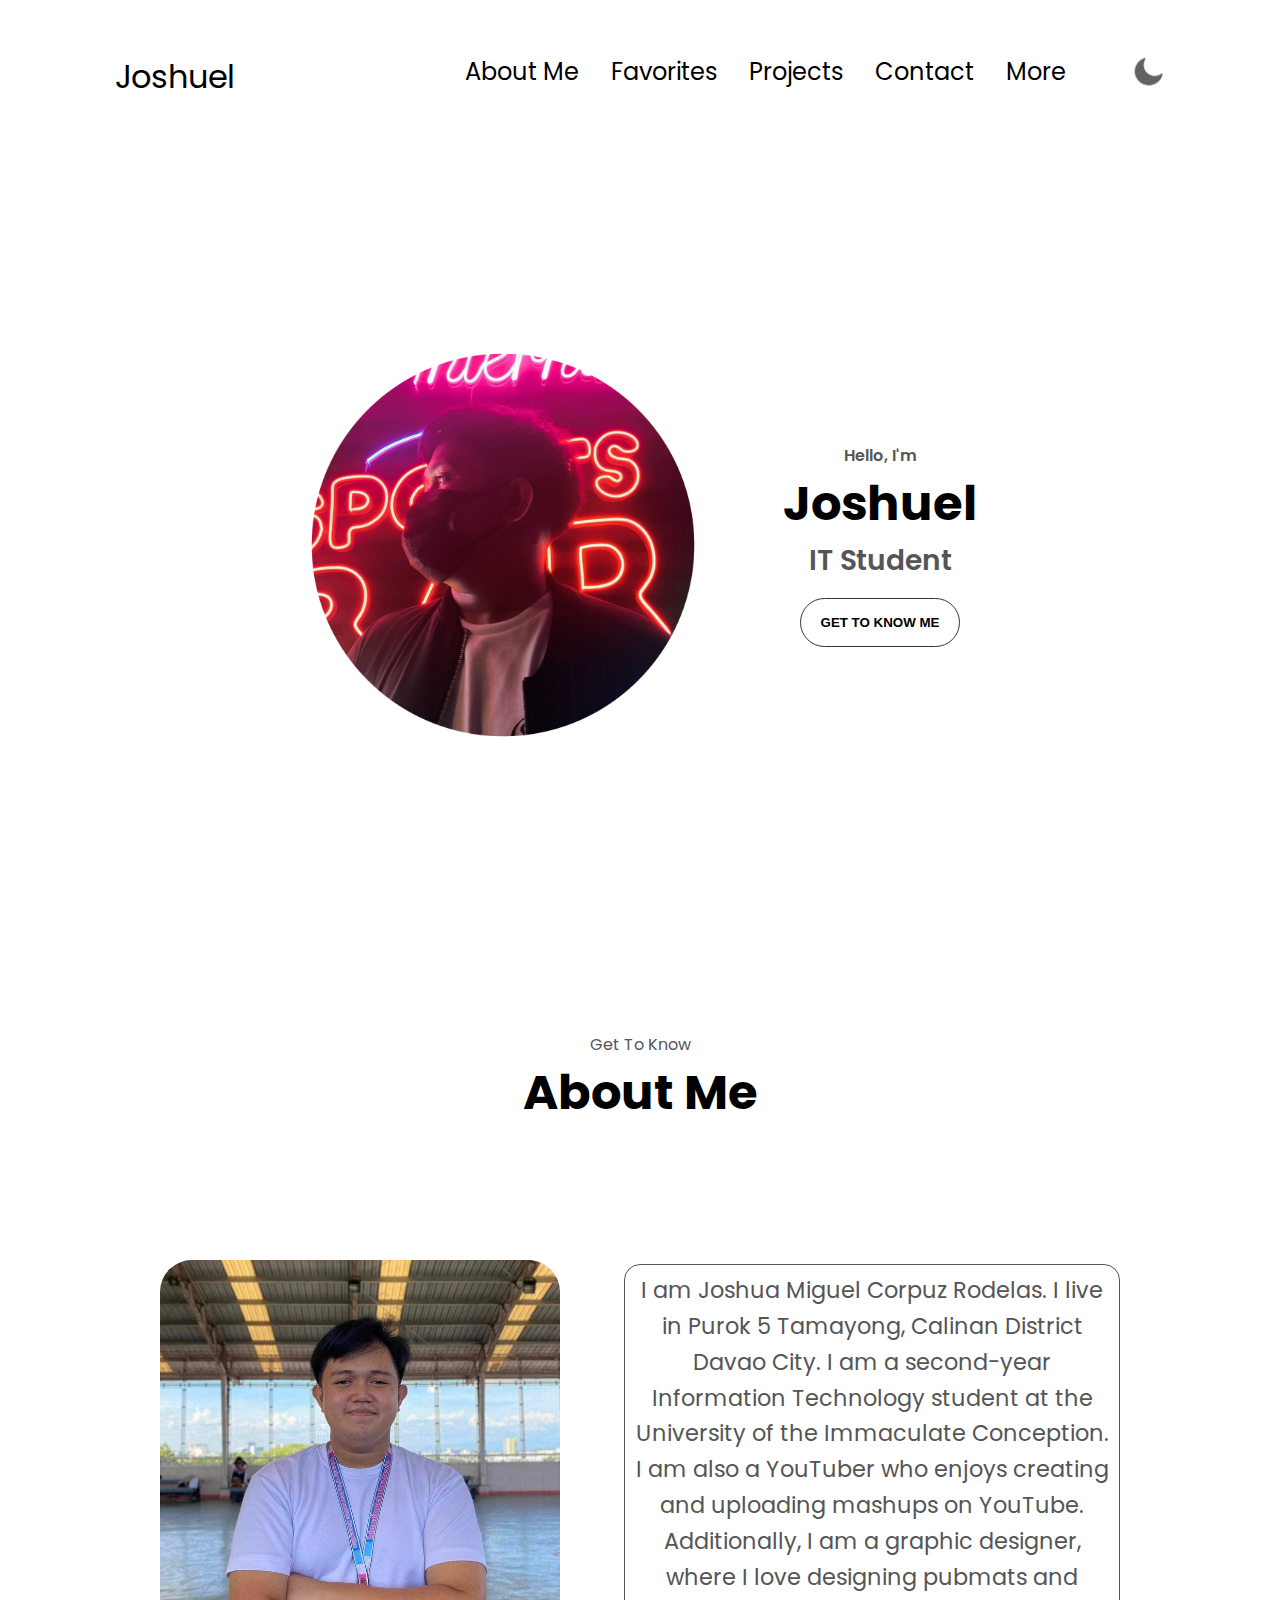
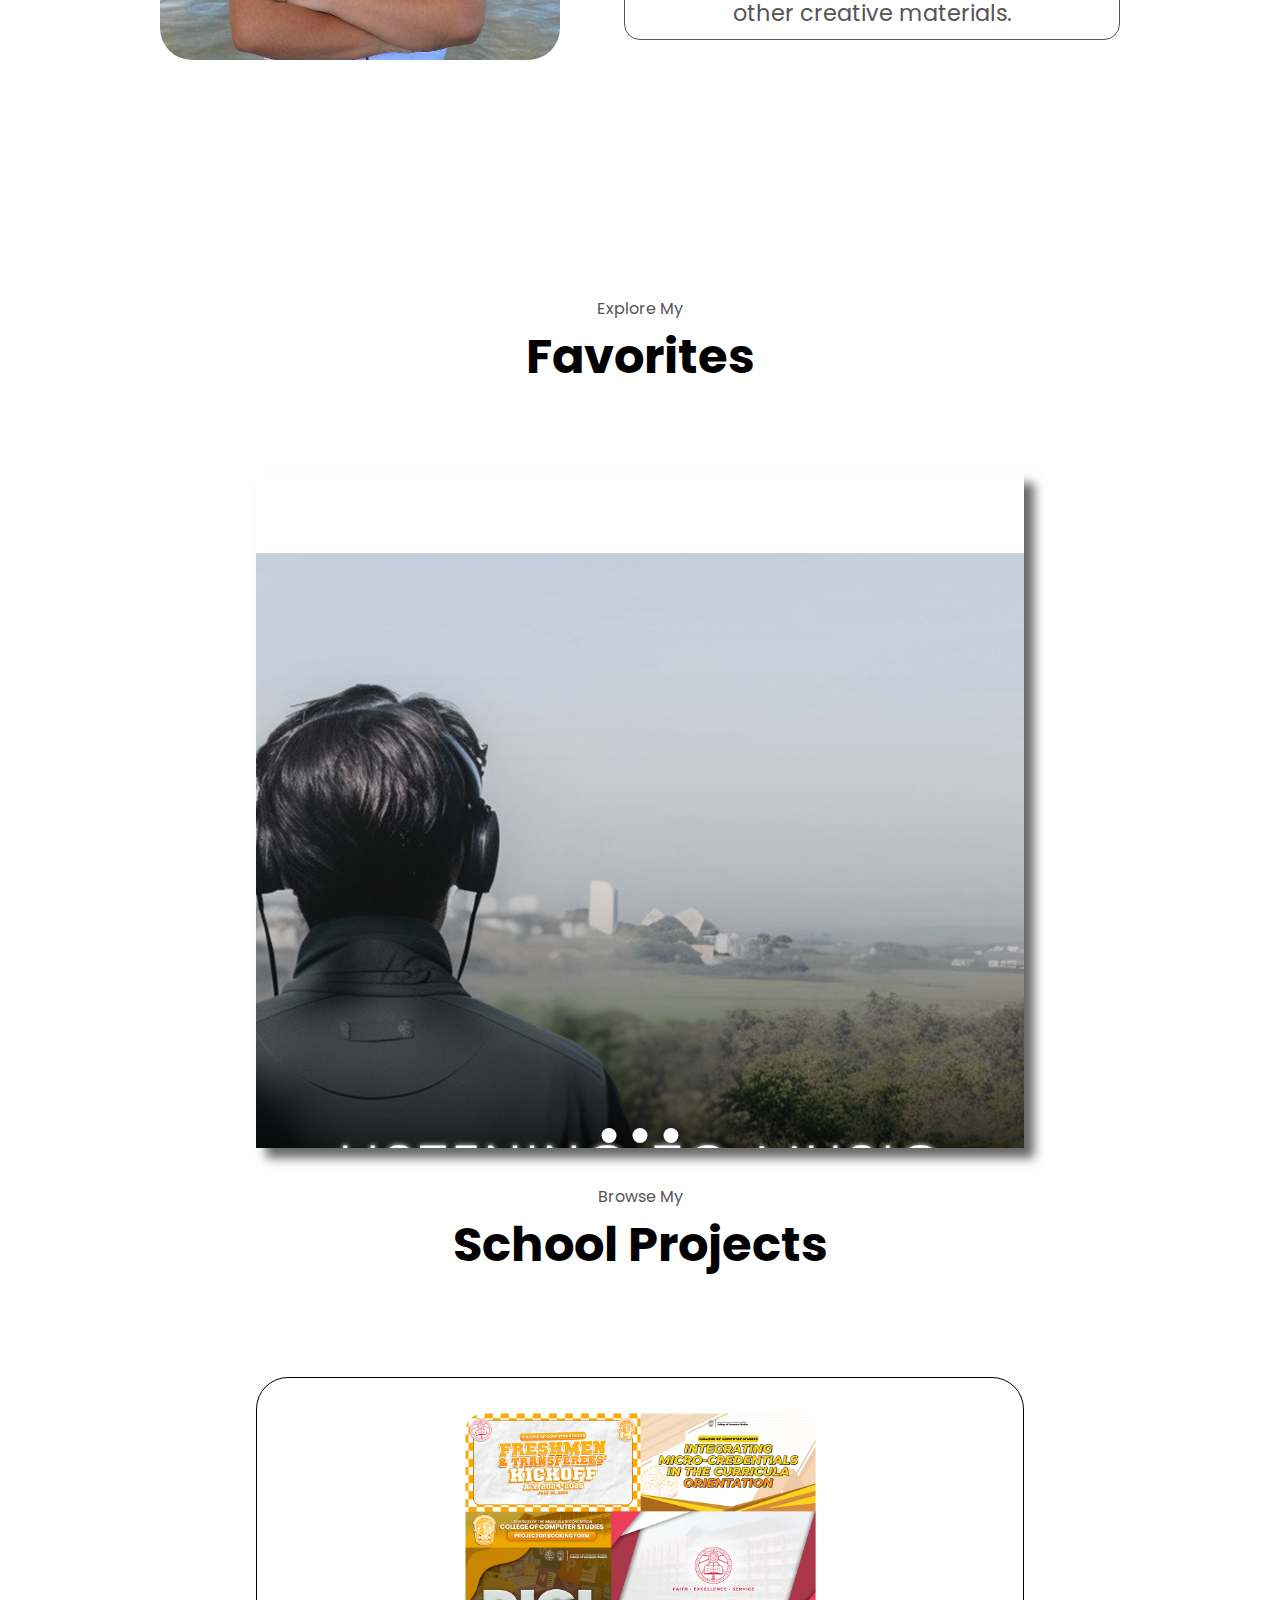
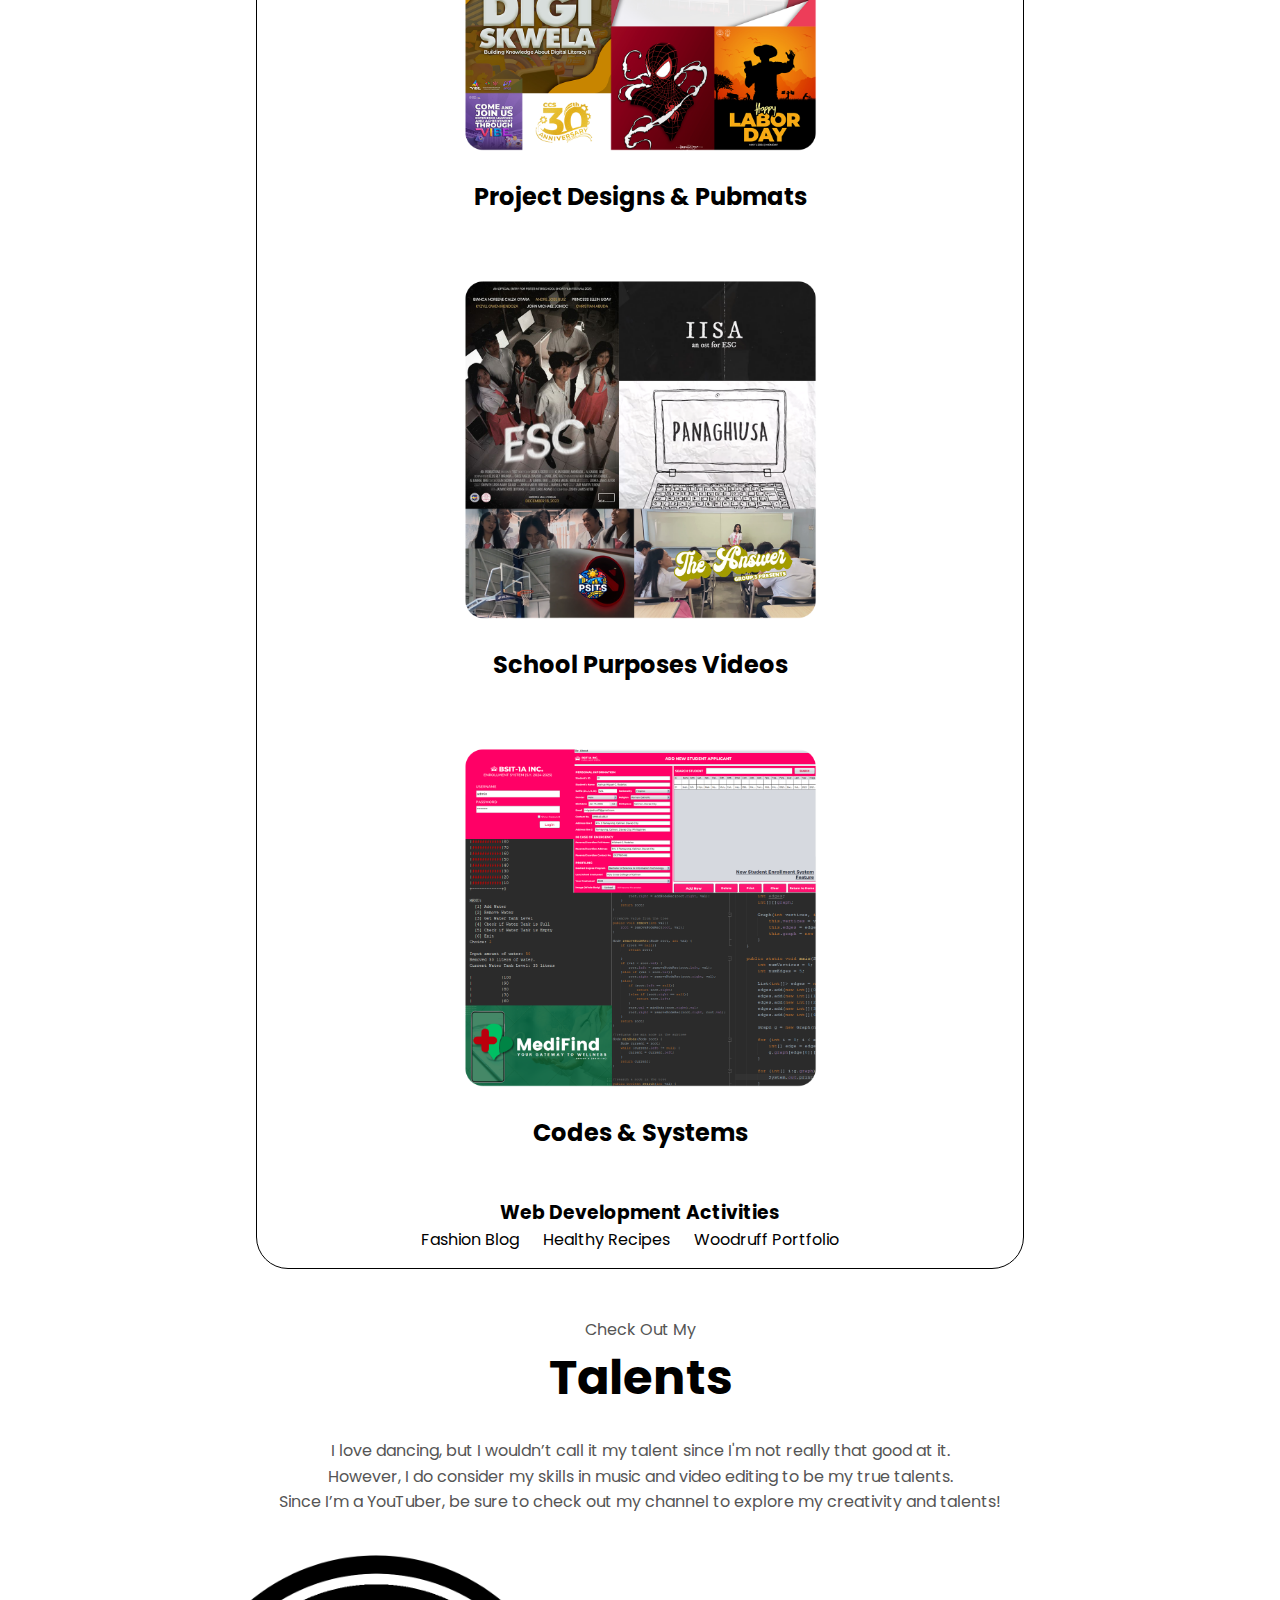
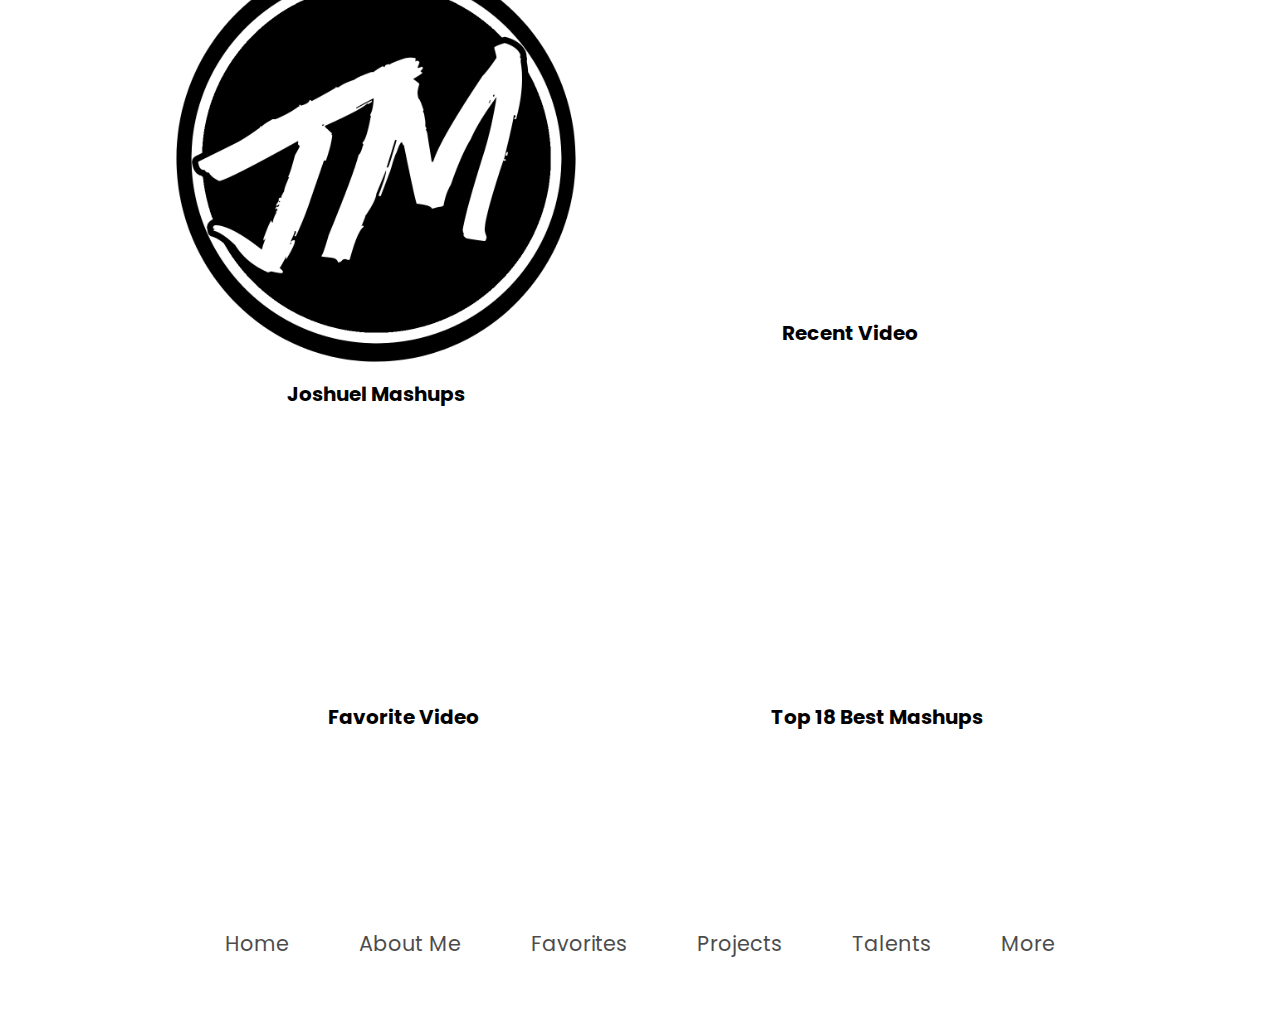
==== index.html @ 284f712d "Add files via upload" ====
<!DOCTYPE html>
<html lang="en">
  <head>
    <meta charset="UTF-8" />
    <meta name="viewport" content="width=device-width, initial-scale=1.0" />
    <title>Joshuel's Portfolio</title>
    <link rel="stylesheet" href="style.css" />
    <link rel="stylesheet" href="mediaqueries.css" />
    <link rel="stylesheet" href="https://cdnjs.cloudflare.com/ajax/libs/font-awesome/6.6.0/css/all.min.css" integrity="sha512-Kc323vGBEqzTmouAECnVceyQqyqdsSiqLQISBL29aUW4U/M7pSPA/gEUZQqv1cwx4OnYxTxve5UMg5GT6L4JJg==" crossorigin="anonymous" referrerpolicy="no-referrer"/>

  </head>
  <body>

    <nav id="desktop-nav">
      <div class="logo">Joshuel</div>
      <div>
        <ul class="nav-links">
          <li><a href="#aboutme">About Me</a></li>
          <li><a href="#favorites">Favorites</a></li>
          <li><a href="#schoolprojects">Projects</a></li>
          <li><a href="#talents">Contact</a></li>
          <li><a href="#more">More</a></li>
          <li><img src="assets/moon.png" id="icons"></li>
        </ul>
      </div>
  
    </nav>
    <nav id="hamburger-nav">
      <div class="logo">Joshuel</div>
      <div class="hamburger-menu">
      <img src="assets/moon.png" id="icons1">
        <div class="hamburger-icon" onclick="toggleMenu()">
          <span></span>  
          <span></span>
          <span></span>
        </div>
        <div class="menu-links">
          <li><a href="#aboutme" onclick="toggleMenu()">About Me</a></li>
          <li><a href="#favorites" onclick="toggleMenu()">Favorites</a></li>
          <li><a href="#schoolprojects" onclick="toggleMenu()">Projects</a></li>
          <li><a href="#talents" onclick="toggleMenu()">Talents</a></li>
          <li><a href="#more" onclick="toggleMenu()">More</a></li>
        </div>
      </div>
    </nav>

    <section id="profile">
      <div class="section__pic-container">
        <img src="./assets/joshuelll1.png" alt="John Doe profile picture" />
      </div>
      <div class="section__text">
        <p class="section__text__p1">Hello, I'm</p>
        <h1 class="title">Joshuel</h1>
        <p class="section__text__p2">IT Student</p>
        <div class="btn-container">
          <button class="btn btn-color-2" onclick="location.href=' #aboutme'">
            GET TO KNOW ME
        </button>
        
      </div>
    </section>

    <section id="aboutme">
      <p class="section__text__p1">Get To Know</p>
      <h1 class="title">About Me</h1>
      <div class="section-container">
        <div class="section__pic-container">
          <img
            src="./assets/joshuelll3.jpg"
            alt="Profile picture"
            class="about-me-pic"
          />
        </div>
        <div class="about-details-container">
            <div class="text-container">
              <p>
                I am Joshua Miguel Corpuz Rodelas. I live in Purok 5 Tamayong, Calinan District Davao City. 
                I am a second-year Information Technology student at the University of the Immaculate Conception.
                I am also a YouTuber who enjoys creating and uploading mashups on YouTube. Additionally, 
                I am a graphic designer, where I love designing pubmats and other creative materials.
             </p>
            </div>
        </div>
      </div>
    </section>
    
    <section id="favorites">
      <p class="section__text__p1">Explore My</p>
      <h1 class="title">Favorites</h1>
      <div class="favorite-container">
        <div class="wrapper">
          <div class="wrapper-holder">
            <div id="slider-img-1"></div>
            <div id="slider-img-2"></div>
            <div id="slider-img-3"></div>
          </div>
        </div>
        <div class="button-holder">
          <a href="#slider-img-1" class="button"></a>
          <a href="#slider-img-2" class="button"></a>
          <a href="#slider-img-3" class="button"></a>
      </div>
    </section>

    <section id="schoolprojects">
      <p class="section__text__p1">Browse My</p>
        <h1 class="title">School Projects</h1>
        <div class="project-details-container">
                <div class="project-containers">
                    <div class="project-box">
                        <img src="./assets/designs&pubmats.png" alt="project 1" class="project1">
                        <h1>Project Designs & Pubmats</h1>
                    </div>
                    <div class="project-box1">
                        <img src="./assets/designs&pubmats-1.png" alt="project 2" class="project2">
                        <h1>School Purposes Videos</h1>
                    </div>
                    <div class="project-box2">
                        <img src="./assets/designs&pubmats-2.png" alt="project 3" class="project3">
                        <h1>Codes & Systems</h1>
                    </div>
                    <div class="html-activities">
                        <h3>Web Development Activities</h3>
                        <a href="/HTML-Activity/Fashion/index1.html" target="_blank" class="activities-link">Fashion Blog</a>
                        <a href="/CSS-Activities/HealthRecipes/healthrecipes.html" target="_blank" class="activities-link">Healthy Recipes</a>
                        <a href="/CSS-Activities/Woodruff Portfolio/index.html" target="_blank" class="activities-link">Woodruff Portfolio</a>
                    </div>  
                </div>              
        </div>  
    </section>

    <section id="talents">
      <p class="section__text__p1">Check Out My</p>
      <h1 class="title">Talents</h1>
      <div class="about-details-container1">
          
          <div class="text-container1">
          <p>
              I love dancing, but I wouldn’t call it my talent since I'm not really that good at it. 
          </p>
          <p>   
              However, I do consider my skills in music and video editing to be my true talents.
          </p>
          <p>
              Since I’m a YouTuber, be sure to check out my channel to explore my creativity and talents!
          </p>
          </div>

          <div class="content-wrapper">
              <div class="talent-box">
                  <a href="https://www.youtube.com/@joshuelmashups" target="_blank">
                      <img src="./assets/joshuelmashups.png" alt="Joshuel Mashups" class="talent-joshuelmashups">
                  </a>
                  <h1>Joshuel Mashups</h1>
              </div>
              <div class="recent-video">
                  <iframe width="560" height="315" src="https://www.youtube.com/embed/7uCuHbaz2Gg?si=LMkD3voQqsMmwsp6" title="YouTube video player" frameborder="0" allow="accelerometer; autoplay; clipboard-write; encrypted-media; gyroscope; picture-in-picture; web-share" referrerpolicy="strict-origin-when-cross-origin" allowfullscreen></iframe>
                  <h1>Recent Video</h1>
              </div>
              <div class="favorite-video">
                  <iframe width="560" height="315" src="https://www.youtube.com/embed/DbtT5lzMuoM?si=TIDQkQXF4Ot3-DkK" title="YouTube video player" frameborder="0" allow="accelerometer; autoplay; clipboard-write; encrypted-media; gyroscope; picture-in-picture; web-share" referrerpolicy="strict-origin-when-cross-origin" allowfullscreen></iframe>
                  <h1>Favorite Video</h1>
              </div>
              <div class="top-video">
                  <iframe src="https://www.facebook.com/plugins/video.php?height=314&href=https%3A%2F%2Fwww.facebook.com%2Fjoshuelmashups17%2Fvideos%2F1068543417604428%2F&show_text=false&width=560&t=0" width="560" height="314" style="border:none;overflow:hidden" scrolling="no" frameborder="0" allowfullscreen="true" allow="autoplay; clipboard-write; encrypted-media; picture-in-picture; web-share" allowFullScreen="true"></iframe>
                  <h1>Top 18 Best Mashups</h1>
              </div>
          </div>
       </div>
  </section>

  <footer>
    <div class="footerContainer">
        <div class="socialIcons">
            <ul>
            <a href="https://www.facebook.com/joshuamiguelrodelas17/" target="_blank"><i class="fa-brands fa-facebook"></i></a>
            <a href="https://www.instagram.com/joshuelmashupsss/" target="_blank"><i class="fa-brands fa-instagram"></i></a>
            <a href="mailto:jrodelas_@230000001203@uic.edu.ph" target="_blank"><i class="fa-brands fa-google"></i></a>
            <a href="https://www.youtube.com/@joshuelmashups" target="_blank"><i class="fa-brands fa-youtube"></i></a>
            <a href="https://github.com/joshuamiguelrodelas" target="_blank"><i class="fa-brands fa-github"></i></a>
            <a href="https://joshuelmashups.bandcamp.com/" target="_blank"><i class="fa-brands fa-bandcamp"></i></a>
            </ul>
        </div>
        <div class="footerNav">
            <ul>
                <li><a href="">Home</a></li>
                <li><a href="#aboutme">About Me</a></li>
                <li><a href="#favorites">Favorites</a></li>
                <li><a href="#schoolprojects">Projects</a></li>
                <li><a href="#talents">Talents</a></li>
                <li><a href="#more">More</a></li>
            </ul>
        </div>
    </div>
</footer>

<script src="script.js"></script>
<script>
  const toggleIcon = document.getElementById("icons");
  
  toggleIcon.addEventListener("click", () => {
    document.body.classList.toggle("dark-mode");
    if(document.body.classList.contains("dark-mode")){
      icons.src = "assets/sun.png";
    }else{
      icons.src = "assets/moon.png";
    }
  });

  const darkModeToggle = document.getElementById('icons1');
darkModeToggle.addEventListener('click', () => {
  document.body.classList.toggle('dark-mode')
  if(document.body.classList.contains("dark-mode")){
      icons1.src = "assets/sun.png";
    }else{
      icons1.src = "assets/moon.png";
    }
  });
</script>

  </body>
</html>
---- style.css ----
/* GENERAL */

@import url('https://fonts.googleapis.com/css2?family=Poppins:ital,wght@0,100;0,200;0,300;0,400;0,500;0,600;0,700;0,800;0,900;1,100;1,200;1,300;1,400;1,500;1,600;1,700;1,800;1,900&display=swap');

* {
  margin: 0;
  padding: 0;
}

body {
  font-family: "Poppins", sans-serif;
  background-color: var(--background-color);
  color: var(--text-color);
}

html {
  scroll-behavior: smooth;
}

p {
  color: var(--accent-color);
}

/* TRANSITION */

a,
.btn {
  transition: all 300ms ease;
}

/* DESKTOP NAV */

nav,
.nav-links {
  display: flex;
}

nav {
  justify-content: space-around;
  align-items: center;
  height: 17vh;
}

.nav-links {
  gap: 2rem;
  list-style: none;
  font-size: 1.5rem;
}

a {
  color: var(--secondary-color);
  text-decoration: none;
  text-decoration-color: var(--primary-color);
}

a:hover {
  color: var(--hover-color);
  text-decoration: underline;
  text-underline-offset: 1rem;
  text-decoration-color: var(--hover-color);
}

.logo {
  font-size: 2rem;
}

.logo:hover {
  cursor: default;
}

/* LIGHT AND DARK MODE*/

:root {
  --primary-color: white;
  --secondary-color: black;
  --accent-color: rgb(85, 85, 85);
  --border-color: rgb(53, 53, 53);
  --hover-color: rgb(181, 181, 181);
  --text-color: black; 
  --background-color: white;
}

.dark-mode {
  --primary-color: black;
  --secondary-color: white;
  --accent-color: rgb(163, 163, 163);
  --border-color: rgb(163, 163, 163);
  --hover-color: grey;
  --text-color: white; 
  --background-color: black;
}

#icons{
  width: 35px;
  cursor: pointer;
  transition: all 0.3 ease;  
}

#icons:hover {
  animation: bounce 0.5s ease;
}

@keyframes bounce {
  0%, 100% {
    transform: translateY(0);
  }
  50% {
    transform: translateY(-10px);
  }
}

.nav-links li:last-child {
  margin-left: 2rem;
}

/* HAMBURGER MENU */

#hamburger-nav {
  display: none;
}

.hamburger-menu {
  position: relative;
  display: inline-block;
}

.hamburger-icon {
  display: flex;
  flex-direction: column;
  justify-content: space-between;
  height: 24px;
  width: 30px;
  cursor: pointer;
}

.hamburger-icon span {
  width: 100%;
  height: 2px;
  background-color: var(--secondary-color);
  transition: all 0.3 ease-in-out;
}

.menu-links {
  position: absolute;
  top: 100%;
  right: 0;
  background-color: var(--primary-color);
  width: fit-content;
  max-height: 0;
  overflow: hidden;
  transition: all 0.3 ease-in-out;
}

.menu-links a {
  display: block;
  padding: 10px;
  text-align: center;
  font-size: 1.5rem;
  color: var(--secondary-color);
  text-decoration: none;
  transition: all 0.3 ease-in-out;
}

.menu-links li {
  list-style: none;
}

.menu-links.open {
  max-height: 300px;
}

.hamburger-icon.open span:first-child {
  transform: rotate(45deg) translate(10px, 5px);
}

.hamburger-icon.open span:nth-child(2) {
  opacity: 0;
}

.hamburger-icon.open span:last-child {
  transform: rotate(-45deg) translate(10px, -5px);
}

.hamburger-icon span:first-child {
  transform: none;
}

.hamburger-icon span:first-child {
  opacity: 1;
}

.hamburger-icon span:first-child {
  transform: none;
}

#icons1 {
  width: 35px;
  cursor: pointer;
  transition: all 0.3s ease;
  margin-right: 25px; 
}

.hamburger-menu {
  display: flex;
  align-items: center;
}

#icons1:hover {
  animation: bounce 0.5s ease;
}

/* SECTIONS */

section {
  padding-top: 4vh;
  height: 96vh;
  margin: 0 10rem;
  box-sizing: border-box;
  min-height: fit-content;
}

.section-container {
  display: flex;
}

/* PROFILE SECTION */

#profile {
  display: flex;
  justify-content: center;
  gap: 5rem;
  height: 80vh;
}

.section__pic-container {
  display: flex;
  height: 400px;
  width: 400px;
  margin: auto 0;
}

.section__text {
  align-self: center;
  text-align: center;
}

.section__text p {
  font-weight: 600;
}

.section__text__p1 {
  text-align: center;
}

.section__text__p2 {
  font-size: 1.75rem;
  margin-bottom: 1rem;
}

.title {
  font-size: 3rem;
  text-align: center;
}

#socials-container {
  display: flex;
  justify-content: center;
  margin-top: 1rem;
  gap: 1rem;
}

/* ICONS */

.icon {
  cursor: pointer;
  height: 2rem;
}

/* GETTOKNOWMEBUTTON */

.btn-container {
  display: flex;
  justify-content: center;
  gap: 1rem;
}

.btn {
  font-weight: 600;
  transition: all 300ms ease;
  padding: 1rem;
  width: 10rem;
  border-radius: 2rem;
}

.btn-color-2 {
  border: var(--border-color) 0.1rem solid;
  background: none;
  color: var(--secondary-color);
}

.btn-color-2:hover {
  cursor: pointer;
  background: var(--border-color);
  color: var(--primary-color);
  border: var(--primary-color);
}


.btn-color-2 {
  background: none;
}

.btn-container {
  gap: 1rem;
}

/* ABOUTME SECTION */

#aboutme {
  position: relative;
}

.title {
  font-size: 3rem;
}

.about-me-pic {
  border-radius: 2rem;
}

.about-details-container {
  justify-content: center;
  flex-direction: column;
  display: flex;
}

.text-container{
  font-size:1.40rem;
  line-height: 1.6;
  margin-bottom: 1rem;
}

.text-container {
  padding: 0.5rem;
  flex: 0;
  background: var(--primary-color);
  border-radius: 1rem;
  border: var(--border-color) 0.1rem solid;
  border-color: var(--accent-color);
  text-align: center;
}

.section-container {
  gap: 4rem;
  height: 80%;
}

.section__pic-container {
  height: 400px;
  width: 400px;
  margin: auto 0;
}

/* FAVORITE SECTION */

#favorites {
  position: relative;
}

.favorite-container {
  position: relative;
}

.favorite-container, .wrapper {
  width: 60vw;
  height: 75vh;
  box-shadow: 10px 10px 10px rgba(0, 0, 0, 0.6);
  margin: 5rem auto;
  overflow: hidden;
}

.wrapper-holder {
  display: flex; 
   width: 300%; 
  height: 100%;
  animation: slider 15s ease-in-out infinite;
}


#slider-img-1, #slider-img-2, #slider-img-3 {
  flex: 0 0 33.33%; 
  height: 100%;
  background-size: cover;
  background-position: center;
}

#slider-img-1 {
  background-image: url(assets/slider1.jpg);
}

#slider-img-2 {
  background-image: url(assets/slider2.jpg);
}

#slider-img-3 {
  background-image: url(assets/slider3.jpg);
}

.button-holder {
  position: absolute;
  bottom: 5px;  
  left: 50%;     
  transform: translateX(-50%); 
  display: flex;
  justify-content: center;
  gap: 1rem; 
}


.button {
  background-color: white;
  width: 15px;
  height: 15px;
  border-radius: 50%;  
  cursor: pointer;
  display: block;
  transition: background-color 0.3s ease;
}

.button:hover {
  background-color: gray;  
}

/* Adjust slide animation */
@keyframes slider {
  0% { transform: translateX(0); }   /* Slide 1 */
  33% { transform: translateX(-33.33%); } /* Slide 2 */
  66% { transform: translateX(-66.66%); } /* Slide 3 */
  100% { transform: translateX(0); }   /* Back to Slide 1 */
}

/* SCHOOLPROJECTS SECTION */

.project1, .project2, .project3 {
  height: 375px;
  width: 375px;
}

.project-containers {
  padding: 1rem;  
  flex: 1;
  background: var(--primary-color);
  border-radius: 2rem;
  border: var(--border-color) 0.1rem solid;
  border-color: var(--secondary-color);
  text-align: center;
  display: flex;
  text-align: center;
  flex-wrap: wrap;
  flex-direction: row;
  gap: 3rem;
  justify-content: space-around;
  margin-top: 6rem; 
  max-width: 80%;
  margin-left: auto;
  margin-right: auto;
}

.project-box, .project-box1, .project-box2{
  display: flex;
  flex-direction: column;
  align-items: center;
  text-align: center;
}

.project-box h1, .project-box1 h1, .project-box2 h1{
  margin-top: 10px;
  font-size: 1.5rem;
  color: var(--secondary-color);
}

.project-details-container {
  position: relative;
}

.activities-link {
  margin-right: 20px;
}

/* TALENTS SECTION */

#talents{
  height: auto;
  padding: 3rem 1rem;
}

.talents {
  justify-content: center;
}

.about-details-container1 {
  justify-content: center;
  text-align: center;
  display: flex;
  flex-direction: column;
  align-items: center;
}

.text-container1{
  font-size: 1rem;
  line-height: 1.6;
  margin-bottom: 1rem;
  padding: 1.5rem;
}

.content-wrapper {
  display: flex;
  align-items: center;
  justify-content: space-evenly;
  flex-wrap: wrap;
  gap: 20px;
  position: relative;
}

.talent-box {
  display: flex;
  flex-direction: column;
  align-items: center; 
  text-align: center;
}

.talent-box, .recent-video, .favorite-video, .top-video {
  flex: 1 1 300px; 
  max-width: 400px; 
  text-align: center;
}


.talent-joshuelmashups {
  height: auto;
  width: 100%;
  max-width: 100%;
  cursor: pointer;
  transition: transform 0.3s ease, box-shadow 0.3s ease;
}

.talent-joshuelmashups:hover {
  box-shadow: 0 0 20px rgba(255, 255, 255, 0.7), 0 0 40px rgba(255, 255, 255, 0.5), 0 0 60px rgba(255, 255, 255, 0.3);
  transform: scale(0.9);
}

.talent-box h1, .recent-video h1, .favorite-video h1, .top-video h1 {
  margin-top: 10px;
  font-size: 1.25rem;
  color: var(--secondary-color);
  text-align: center;
}

.recent-video, .favorite-video, .top-video {
  width: 100%;  
  max-width: 800px;
  margin: 0 auto;  
  text-align: center;
}  

.recent-video iframe, .favorite-video iframe, .top-video iframe {
  width: 100%;               
  height: auto;                
  aspect-ratio: 16 / 9;        
  max-width: 100%;          
  border: none;
}

/*FOOTER*/

*{
  padding: 0;
  margin: 0;
  box-sizing: border-box;
}

footer{
  
  background-color: none;
  display: flex;
  justify-content: center;
  align-items: center;
  flex-direction: column;
  text-align: center;
  padding: 70px 0 20px;
}

.footerContainer{
  width: 100%;
  
}

.socialIcons{
  display: flex;
  justify-content: center;
  margin-bottom: 20px;
}

.socialIcons a{
  text-decoration: none;
  padding: 10px;
  margin: 0 15px;
}

.socialIcons a i{
  font-size: 2em;
  color: var(--secondary-color);
  opacity: 0.9;
}

/*FOOTER SOCMED EFFECTS*/

.socialIcons a:hover{
  color: var(--secondary-color);
  transition: 0.5s;  
}

.socialIcons a:hover i{
  color: var(--secondary-color);
  transform: scale(1.2);
  transition: transform 0.2s;
}

.footerNav {
  margin: 30px 0;
}

.footerNav ul{
  display: flex;
  justify-content: center;
  list-style-type: none;
}

.footerNav ul li {
  margin: 0 15px;
}

.footerNav ul li a{
  color: var(--secondary-color);
  margin: 20px;
  text-decoration: none;
  font-size: 1.3em;
  opacity: 0.7;
  transition: 0.5s;
}
---- mediaqueries.css ----
@media screen and (max-width: 1400px) {

  #profile {
    height: 83vh;
    margin-bottom: 6rem;
  }

  .about-containers {
    flex-wrap: wrap;
  }
}


@media screen and (max-width: 1200px) {

  #desktop-nav {
    display: none;
  }
  #hamburger-nav {
    display: flex;
  }

  #profile,
  .section-container {
    display: block;
  }

  section,
  .section-container {
    height: fit-content;
  }

  section {
    margin: 0 5%;
  }

  .section__pic-container {
    width: 275px;
    height: 275px;
    margin: 0 auto 2rem;
  }
  .project1, .project2, .project3 {
    height: 300px;
    width: 300px;
  }

  .project-containers {
    flex-direction: column;
    gap: 2rem;
    max-width: 90%;
  }

  .content-wrapper {
    flex-direction: row;
    flex-wrap: wrap;
  }

  .talent-box, .recent-video, .favorite-video, .top-video {
    flex: 1 1 45%; 
  }

}
  
@media screen and (max-width: 768px) {
  .project1, .project2, .project3 {
    height: 250px;
    width: 250px;
  }

  .project-containers {
    gap: 1.5rem;
  }

  .project-box h1, .project-box1 h1, .project-box2 h1 {
    font-size: 1.25rem;
  }

  .talent-box, .recent-video, .favorite-video, .top-video {
    flex: 1 1 100%; 
    margin-bottom: 2rem;
  }
  
  .talent-joshuelmashups {
    width: 100%;
    height: auto;
  }

  .about-details-container1 {
    padding: 1rem;
  }

  .socialIcons {
    flex-wrap: wrap;
    gap: 10px;
  }

  .socialIcons a {
    margin: 10px 5px;
  }

  .socialIcons a i {
    font-size: 1.5em;
  }

  .footerNav ul {
    flex-direction: column;
    align-items: center;
    gap: 15px;
  }

  .footerNav ul li {
    margin: 5px 0;
  }

  .footerNav ul li a {
    font-size: 1.1em;
  }

}

@media screen and (max-width: 600px) {

  footer {
    height: 40vh;
  }

  #profile {
    height: 83vh;
    margin-bottom: 0;
  }

  footer nav {
    height: fit-content;
    margin-bottom: 2rem;
  }
  
  .nav-links li a {
    font-size: 1rem;
  }

  .logo {
    font-size: 1.5rem;
  }

  .nav-links {
    flex-direction: column;
    gap: 0.5rem;
    text-align: center;
  }
  
  .section__pic-container {
    width: auto;
    height: 46vw;
    justify-content: center;
  }

  .section__text__p2 {
    font-size: 1.25rem;
  }

  .title {
    font-size: 2rem;
  }

  .text-container {
    text-align: justify;
  }
  
  .project1, .project2, .project3 {
    height: 200px;
    width: 200px;
  }

  .project-containers {
    max-width: 100%;
    gap: 1rem;
  }

  .project-box h1, .project-box1 h1, .project-box2 h1 {
    font-size: 1rem;
  }

  .about-details-container1 {
    padding: 1rem;
  }

  .text-container1 {
    padding: 0.5rem;
  }

  .talent-box h1, .recent-video h1, .favorite-video h1, .top-video h1 {
    font-size: 1rem;
  }

  footer {
    padding: 40px 0 20px;
  }

  .socialIcons a i {
    font-size: 1.3em;
  }

  .footerNav ul {
    flex-direction: column;
    align-items: center;
    gap: 10px;
  }

  .footerNav ul li a {
    font-size: 1em;
  }
}
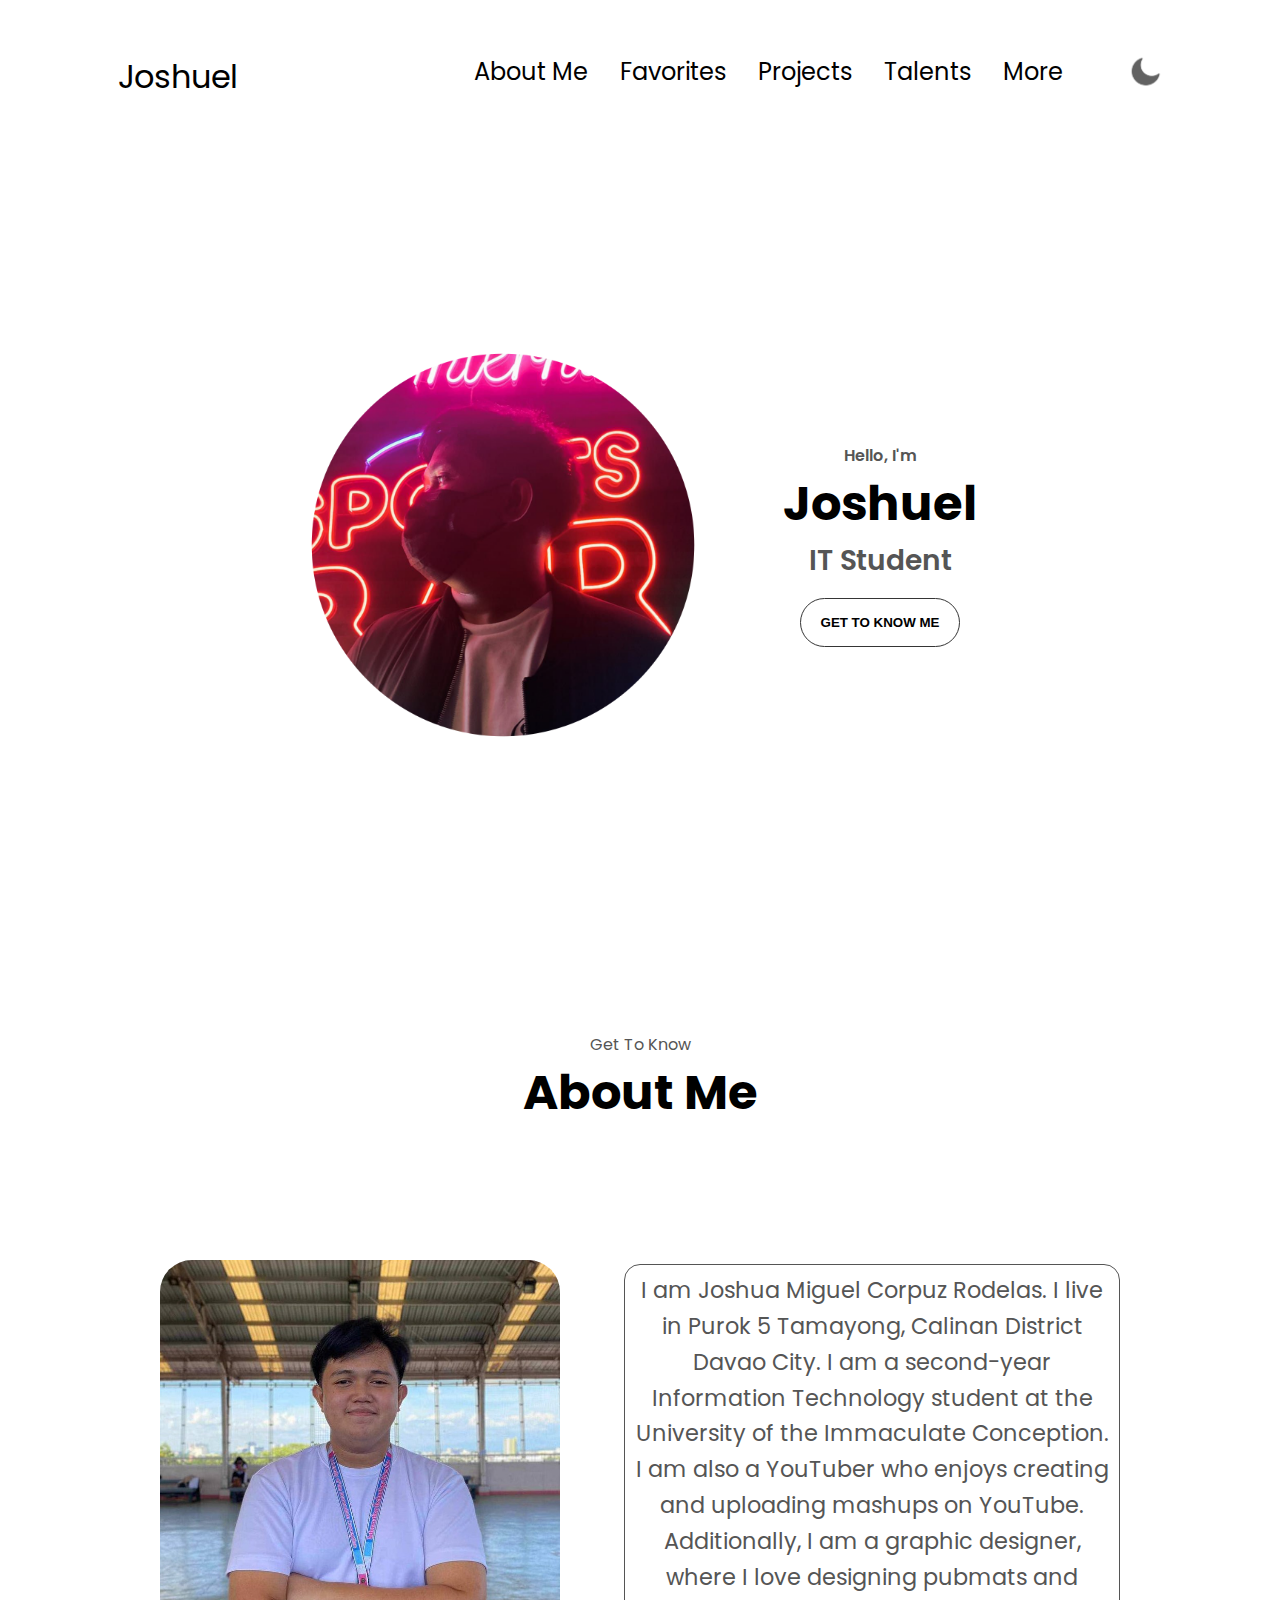
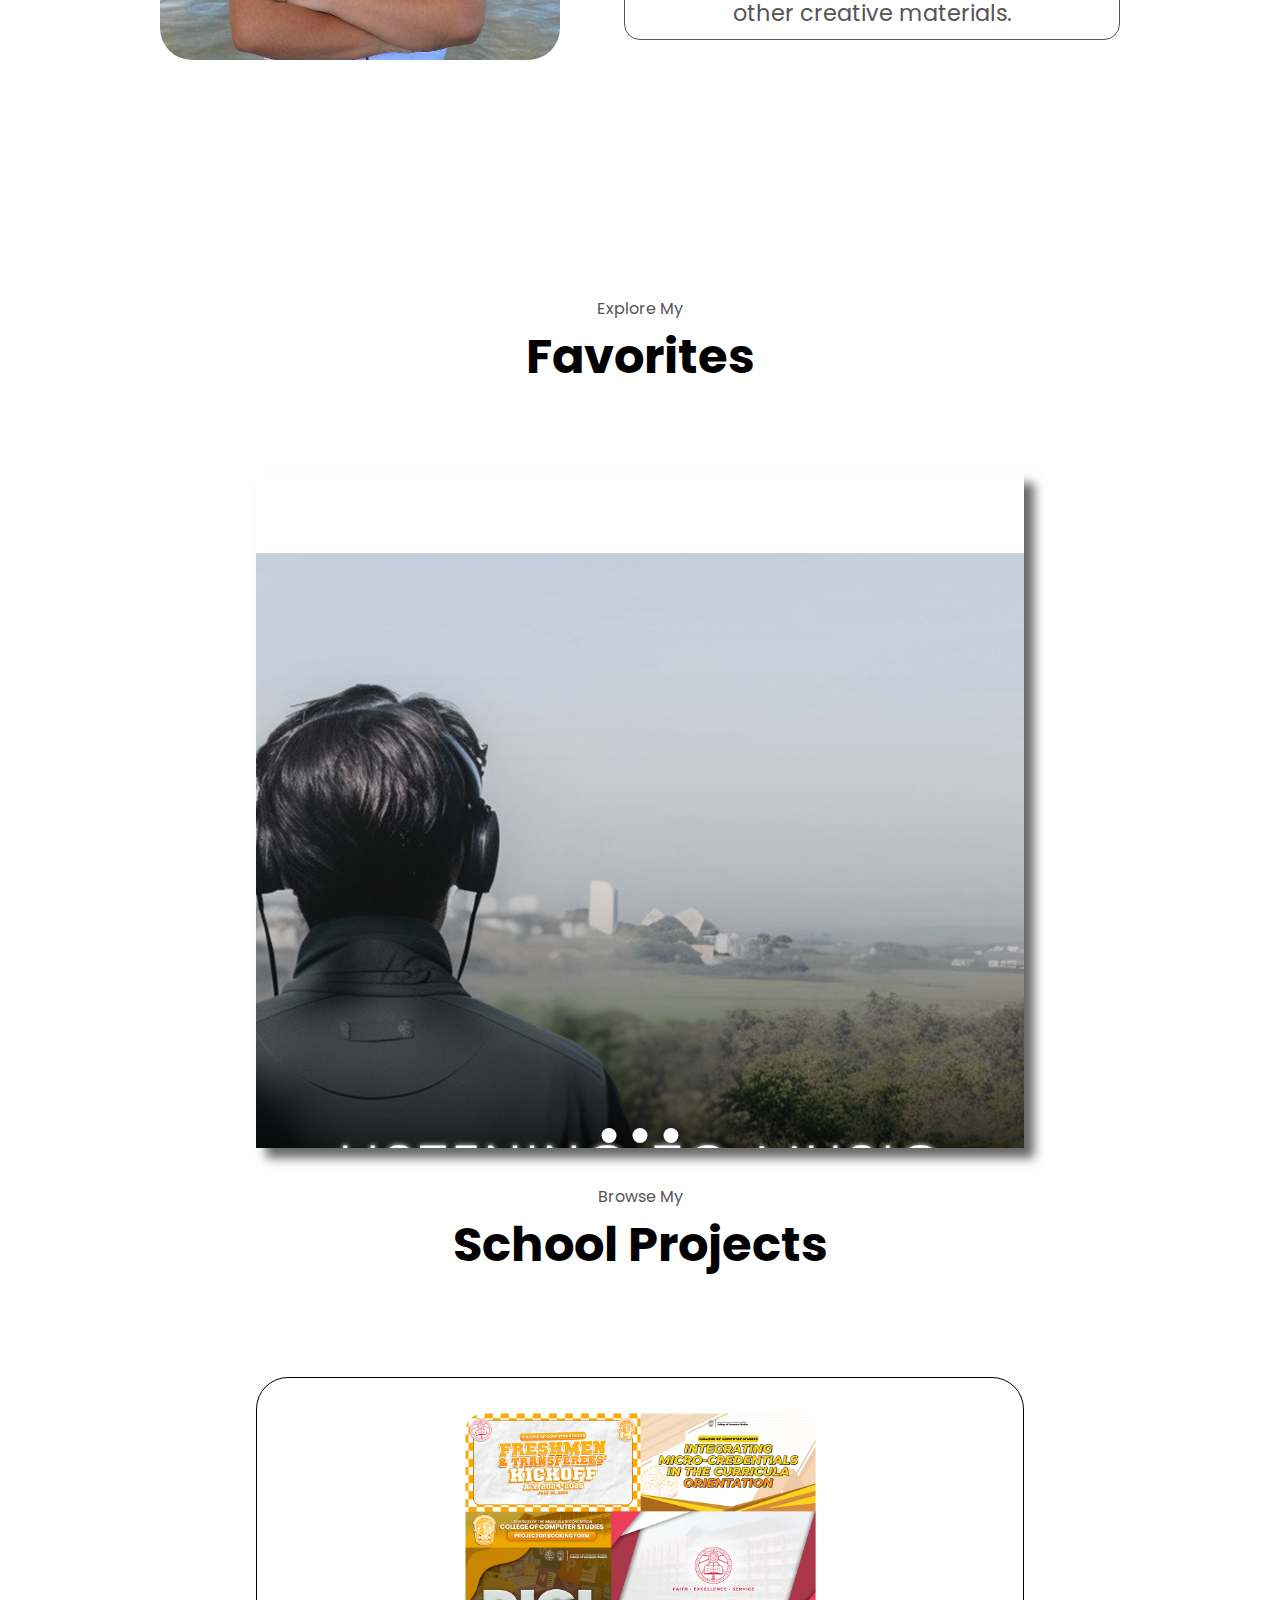
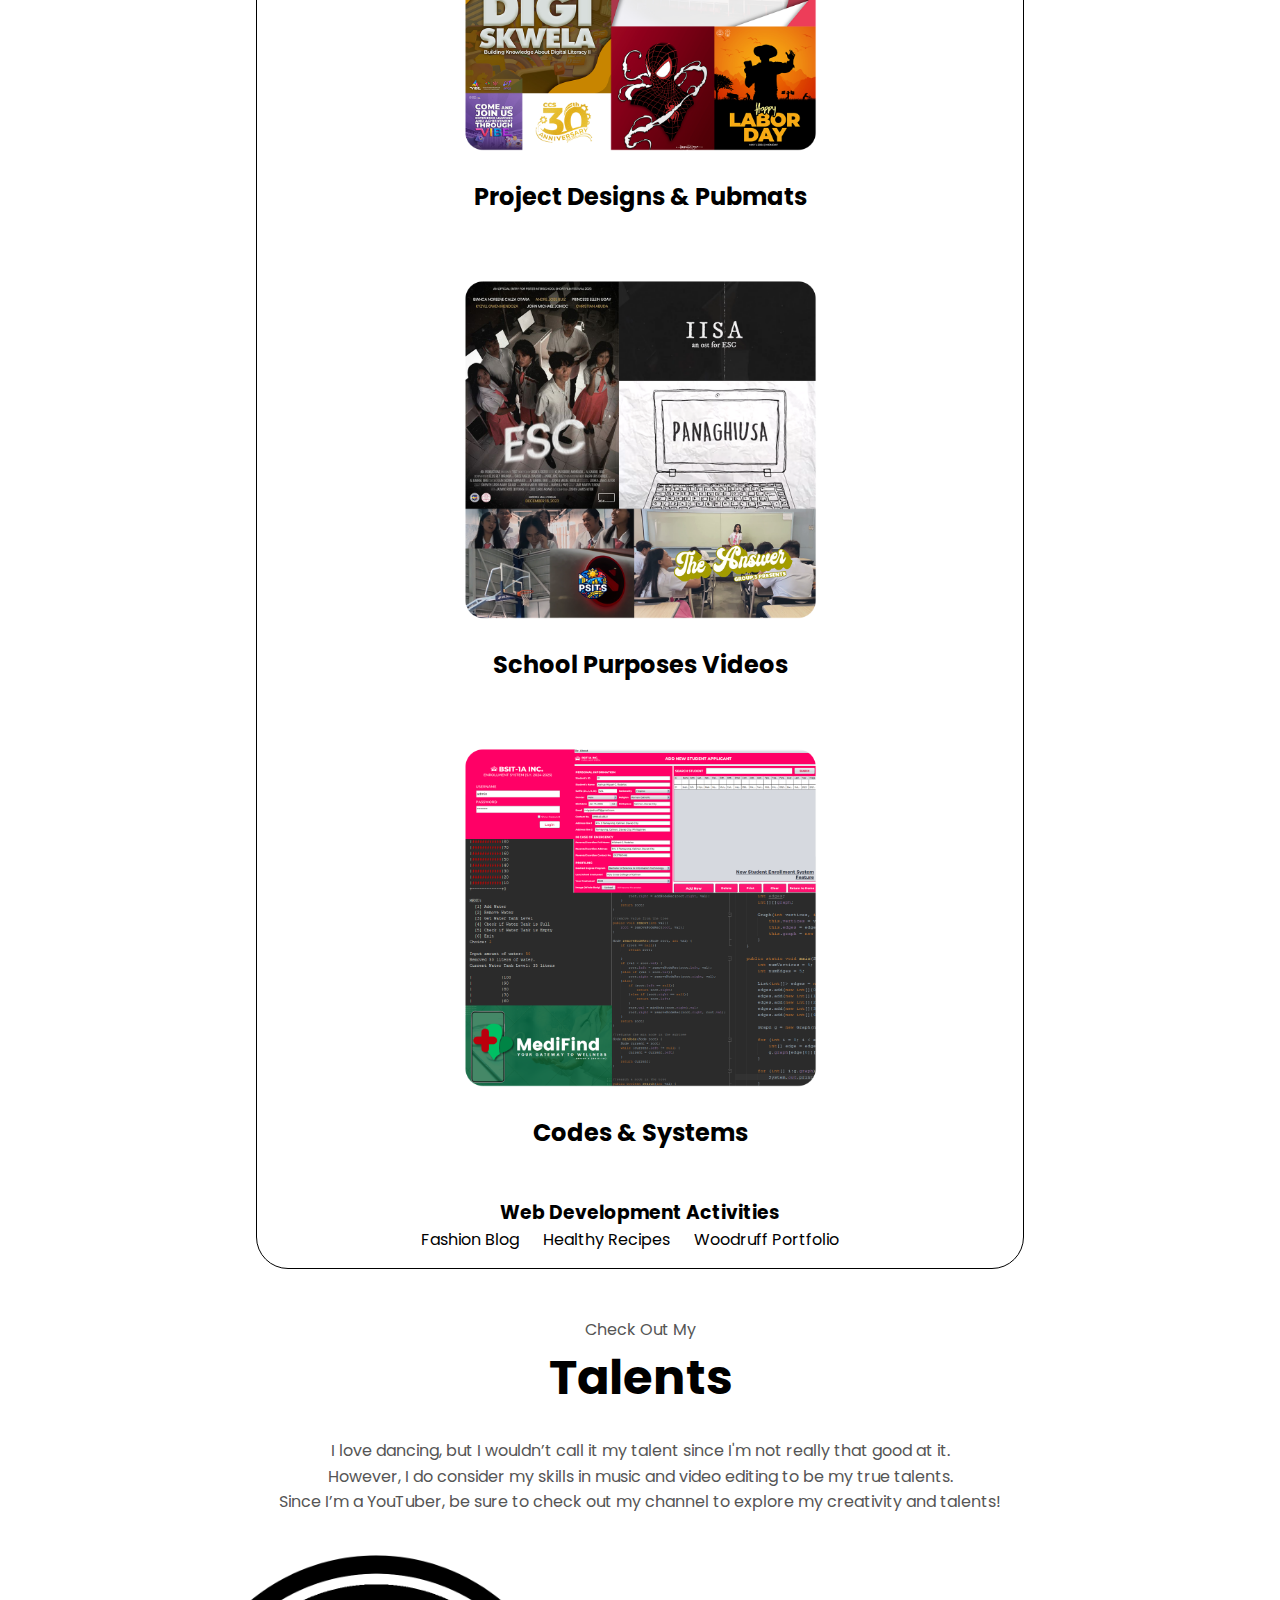
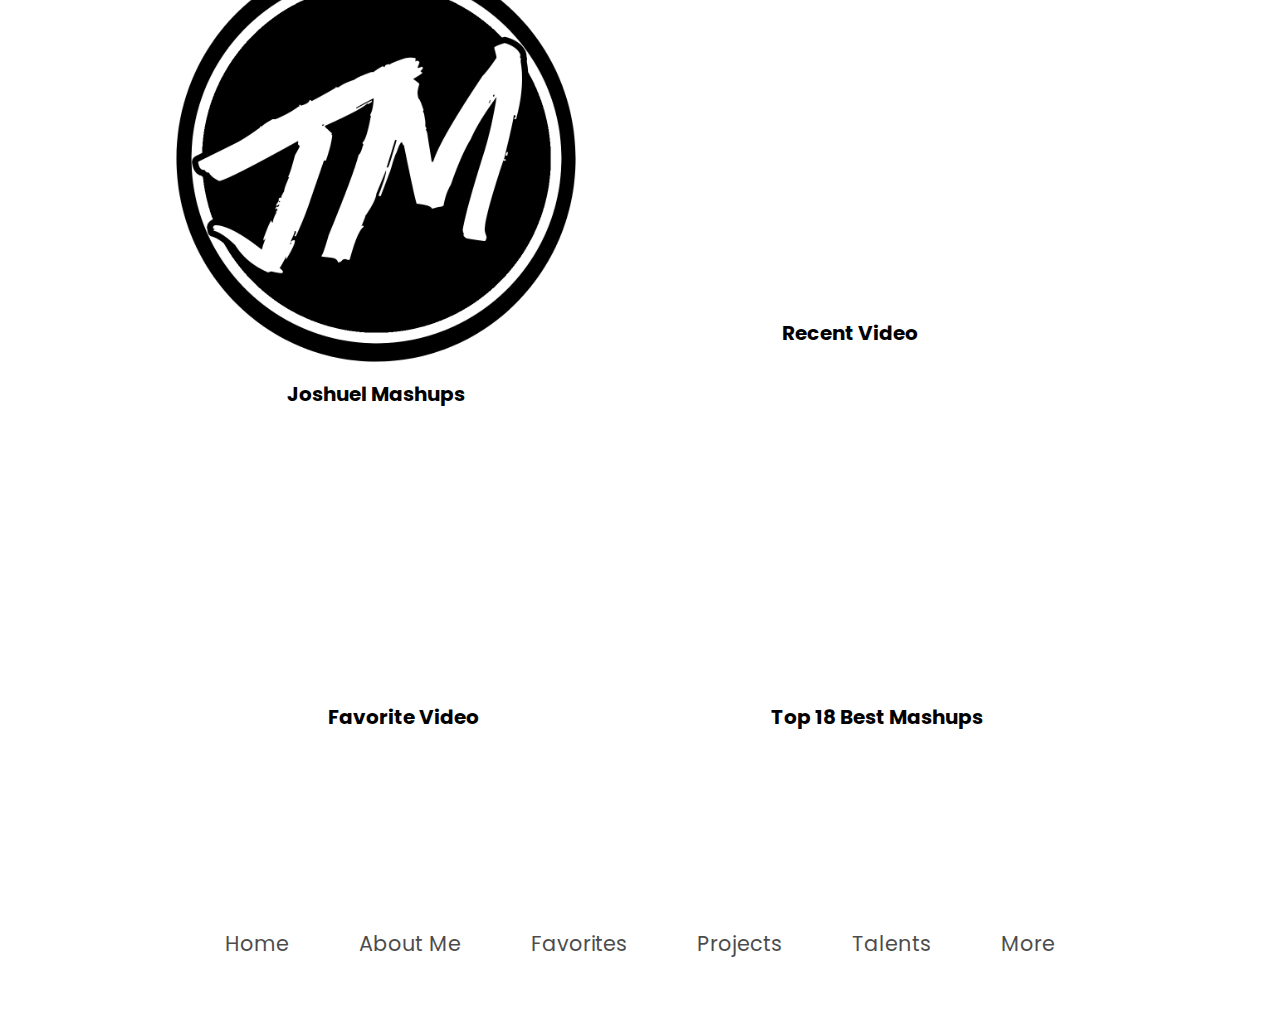
==== commit 4edf65dd: "Update index.html" ====
--- a/index.html
+++ b/index.html
@@ -18,7 +18,7 @@
           <li><a href="#aboutme">About Me</a></li>
           <li><a href="#favorites">Favorites</a></li>
           <li><a href="#schoolprojects">Projects</a></li>
-          <li><a href="#talents">Contact</a></li>
+          <li><a href="#talents">Talents</a></li>
           <li><a href="#more">More</a></li>
           <li><img src="assets/moon.png" id="icons"></li>
         </ul>
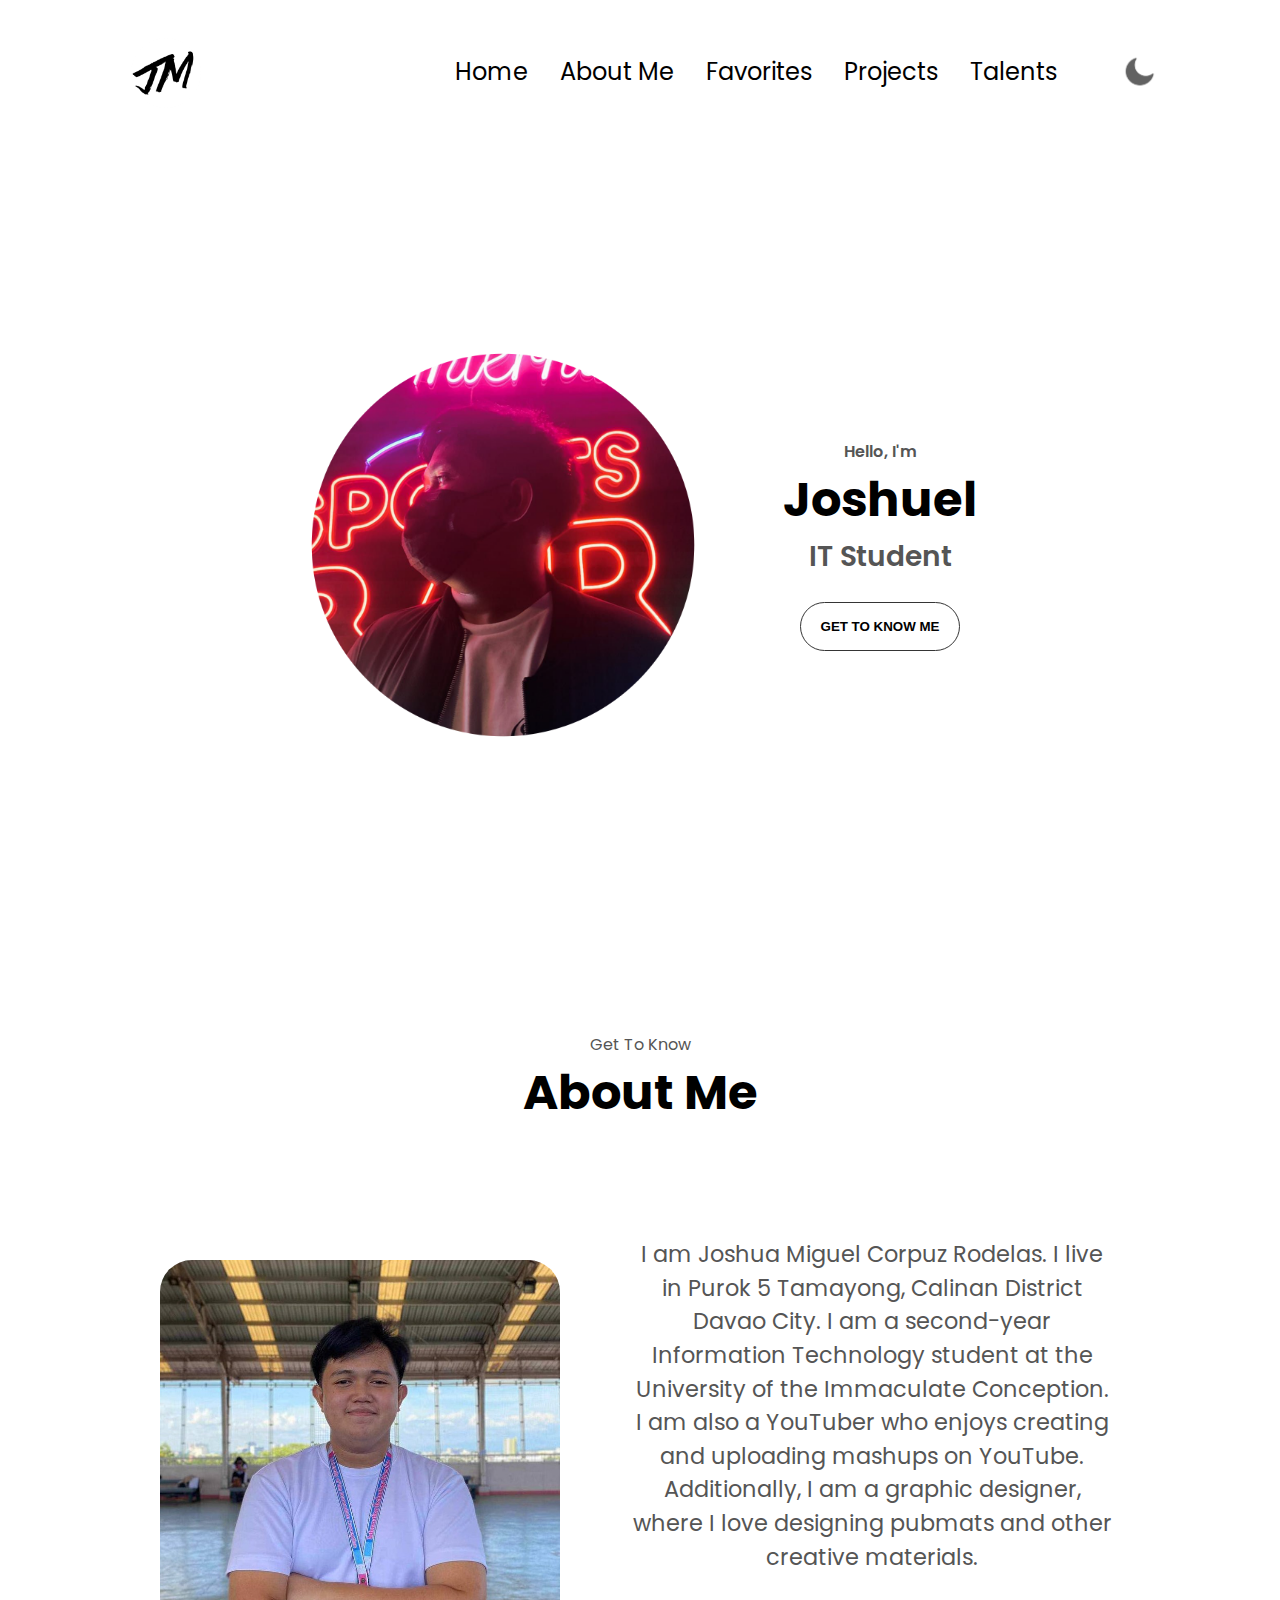
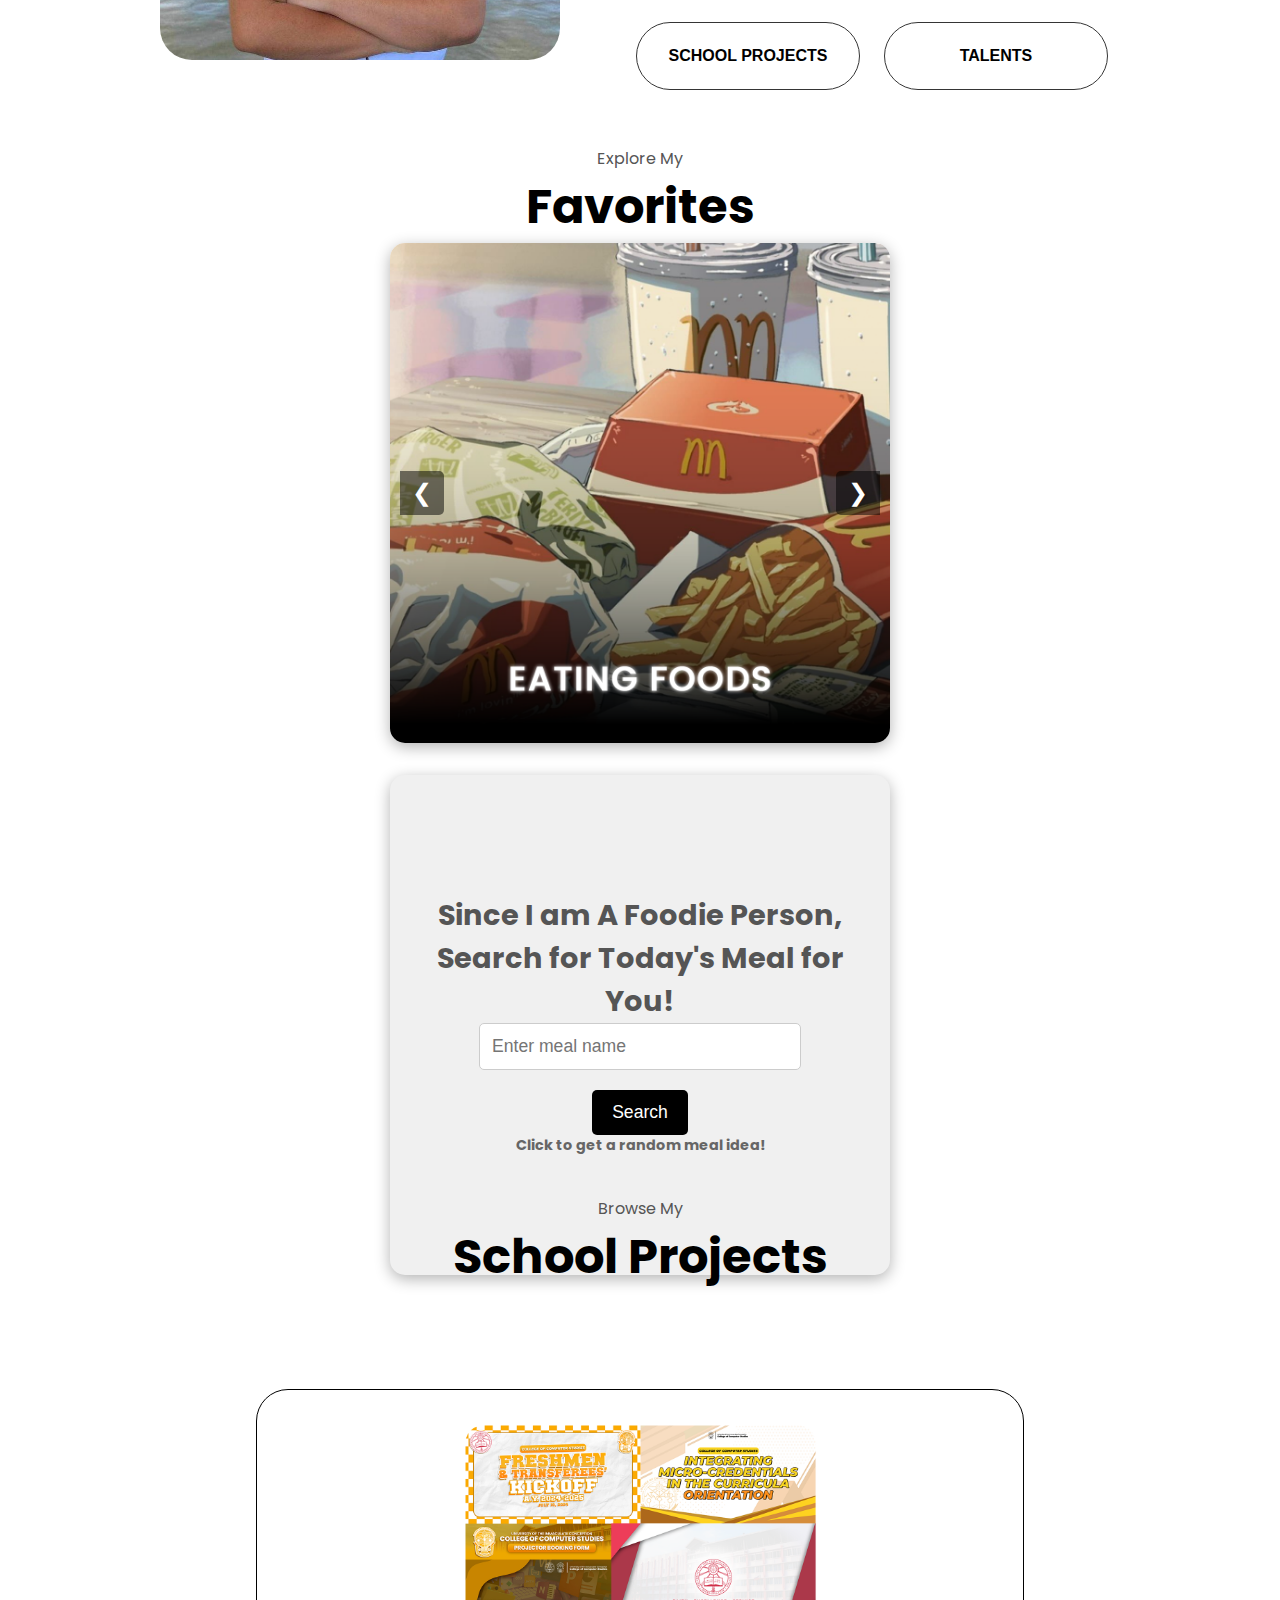
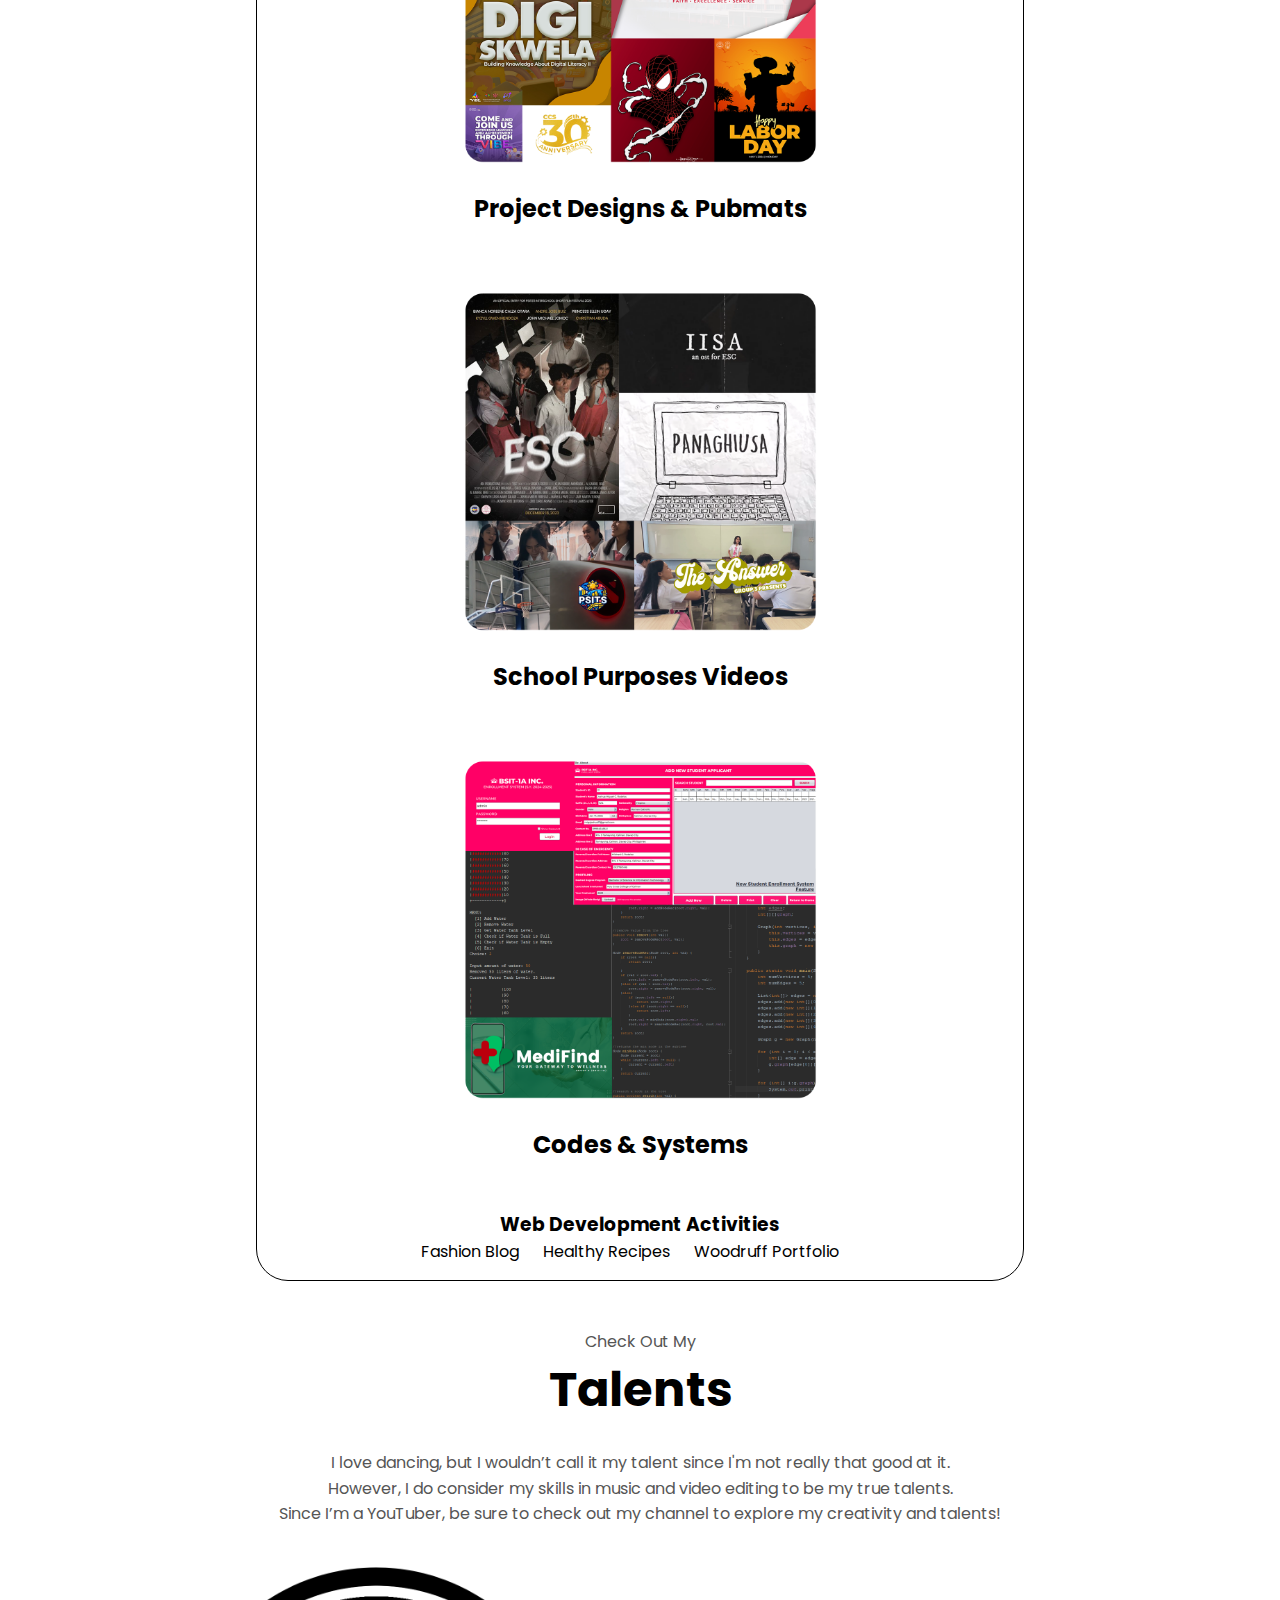
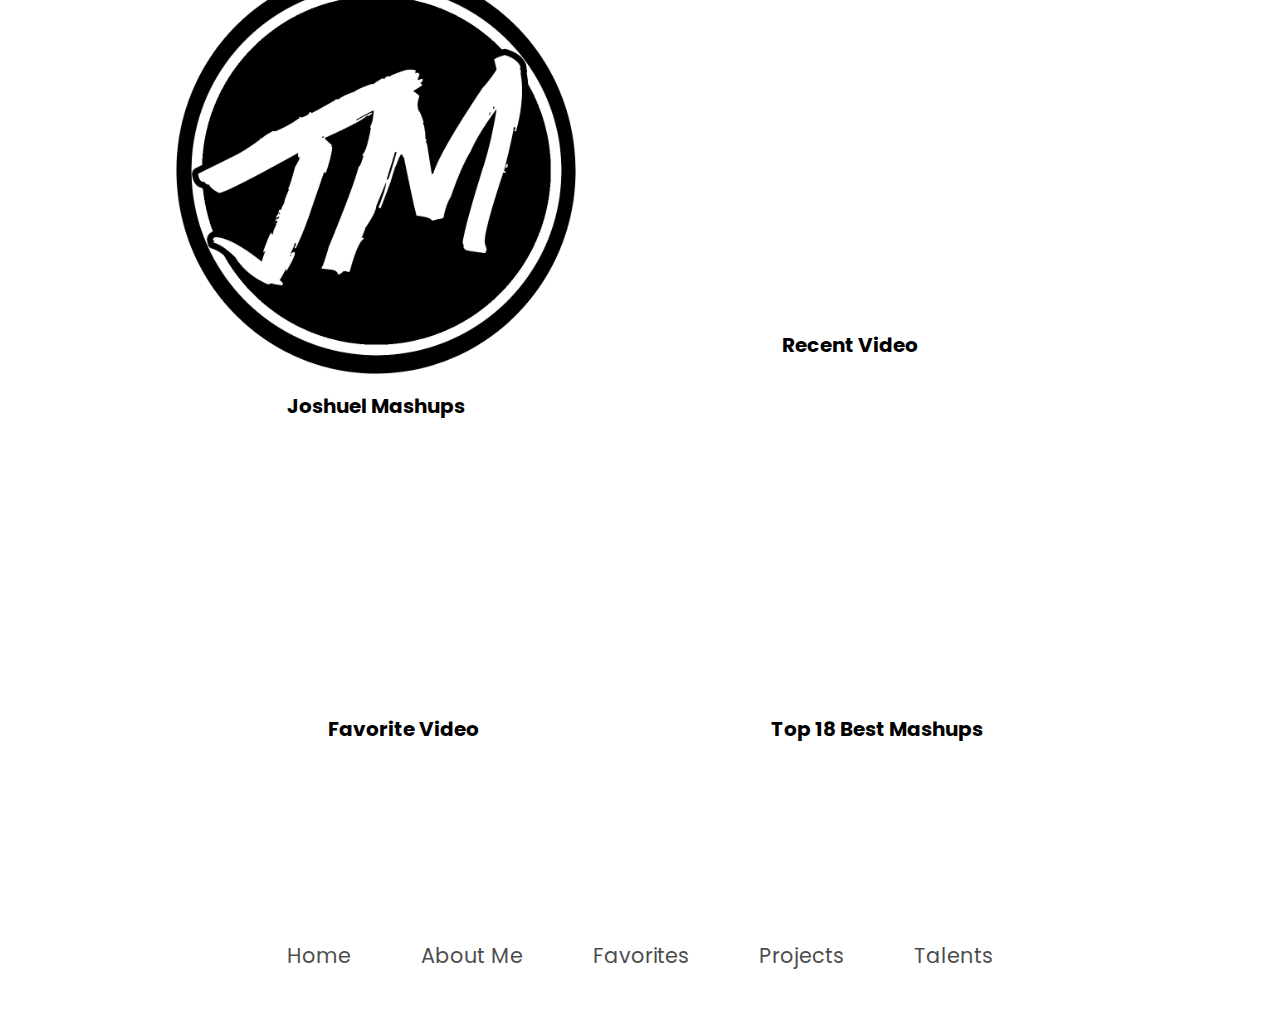
==== commit ffaf55ef: "Add files via upload" ====
--- a/index.html
+++ b/index.html
@@ -11,22 +11,28 @@
   </head>
   <body>
 
+<!------------------------NAVIGATION----------------------------------->
     <nav id="desktop-nav">
-      <div class="logo">Joshuel</div>
+      <div class="logo">
+        <img src="assets/jmlogo-black.png" alt="Logo" class="logo-img" id="logo">
+      </div>
       <div>
         <ul class="nav-links">
+          <li><a href="#profile">Home</a></li>
           <li><a href="#aboutme">About Me</a></li>
           <li><a href="#favorites">Favorites</a></li>
           <li><a href="#schoolprojects">Projects</a></li>
           <li><a href="#talents">Talents</a></li>
-          <li><a href="#more">More</a></li>
           <li><img src="assets/moon.png" id="icons"></li>
         </ul>
-      </div>
-  
+      </div>  
     </nav>
+
+<!------------------------HAMBURGER-NAV----------------------------------->    
     <nav id="hamburger-nav">
-      <div class="logo">Joshuel</div>
+      <div class="logo">
+        <img src="assets/jmlogo-black.png" alt="Logo" class="logo-img" id="logo">
+      </div>
       <div class="hamburger-menu">
       <img src="assets/moon.png" id="icons1">
         <div class="hamburger-icon" onclick="toggleMenu()">
@@ -35,18 +41,19 @@
           <span></span>
         </div>
         <div class="menu-links">
+          <li><a href="#home" onclick="toggleMenu()">Home</a></li>
           <li><a href="#aboutme" onclick="toggleMenu()">About Me</a></li>
           <li><a href="#favorites" onclick="toggleMenu()">Favorites</a></li>
           <li><a href="#schoolprojects" onclick="toggleMenu()">Projects</a></li>
           <li><a href="#talents" onclick="toggleMenu()">Talents</a></li>
-          <li><a href="#more" onclick="toggleMenu()">More</a></li>
         </div>
       </div>
     </nav>
 
+<!-----------------------------HOME----------------------------------->
     <section id="profile">
       <div class="section__pic-container">
-        <img src="./assets/joshuelll1.png" alt="John Doe profile picture" />
+        <img src="./assets/joshuelll1.png" alt="Joshua Miguel Rodelas profile picture" />
       </div>
       <div class="section__text">
         <p class="section__text__p1">Hello, I'm</p>
@@ -55,11 +62,11 @@
         <div class="btn-container">
           <button class="btn btn-color-2" onclick="location.href=' #aboutme'">
             GET TO KNOW ME
-        </button>
-        
+        </button>        
       </div>
     </section>
 
+<!------------------------ABOUTME----------------------------------->
     <section id="aboutme">
       <p class="section__text__p1">Get To Know</p>
       <h1 class="title">About Me</h1>
@@ -80,28 +87,57 @@
                 I am a graphic designer, where I love designing pubmats and other creative materials.
              </p>
             </div>
+            <div class="btn-container">
+              <button class="btn aboutme-btn" onclick="location.href='#schoolprojects'">
+                SCHOOL PROJECTS
+              </button>
+              <button class="btn aboutme-btn" onclick="location.href='#talents'">
+                TALENTS
+              </button>
+            </div>
         </div>
       </div>
     </section>
-    
-    <section id="favorites">
+
+<!------------------------FAVORITES----------------------------------->
+<section id="favorites">
       <p class="section__text__p1">Explore My</p>
       <h1 class="title">Favorites</h1>
+
       <div class="favorite-container">
-        <div class="wrapper">
-          <div class="wrapper-holder">
-            <div id="slider-img-1"></div>
-            <div id="slider-img-2"></div>
-            <div id="slider-img-3"></div>
+        <!-- First Box: Image Carousel -->
+        <div class="favorite-carousel">
+          <div class="carousel-inner">
+            <div class="carousel-item active" style="background-image: url('assets/fav_eatingfoods.png');"></div>
+            <div class="carousel-item" style="background-image: url('assets/fav_listening.png');"></div>
+            <div class="carousel-item" style="background-image: url('assets/fav_editvidd.png');"></div>
+            <div class="carousel-item" style="background-image: url('assets/fav_editphoto.png');"></div>
+            <div class="carousel-item" style="background-image: url('assets/fav_mixingmusic.png');"></div>
           </div>
-        </div>
-        <div class="button-holder">
-          <a href="#slider-img-1" class="button"></a>
-          <a href="#slider-img-2" class="button"></a>
-          <a href="#slider-img-3" class="button"></a>
-      </div>
-    </section>
-
+          <button class="carousel-control prev" onclick="prevSlide()">&#10094;</button>
+          <button class="carousel-control next" onclick="nextSlide()">&#10095;</button>
+        </div>
+    
+          <!-- Second Box: Fetch Meal by Name -->
+    <div class="genmusic-placeholder">
+      <h2>Since I am A Foodie Person, Search for Today's Meal for You!</h2>
+
+      <!-- Meal Name Input Field -->
+      <input type="text" id="meal_search" placeholder="Enter meal name" />
+
+      <!-- Fetch Meal Button -->
+      <button class="meal-button" onclick="fetchMeal()">Search</button>
+
+      <div id="meal-container">
+        <p class="small-text">Click to get a random meal idea!</p>
+      </div>
+    </div>
+  </div>
+</section>
+      </div>
+</section>
+
+<!------------------------SCHOOLPROJECTS----------------------------------->
     <section id="schoolprojects">
       <p class="section__text__p1">Browse My</p>
         <h1 class="title">School Projects</h1>
@@ -129,6 +165,7 @@
         </div>  
     </section>
 
+<!------------------------TALENTS----------------------------------->
     <section id="talents">
       <p class="section__text__p1">Check Out My</p>
       <h1 class="title">Talents</h1>
@@ -146,6 +183,7 @@
           </p>
           </div>
 
+<!------------------------CONTENTWRAPPER----------------------------------->
           <div class="content-wrapper">
               <div class="talent-box">
                   <a href="https://www.youtube.com/@joshuelmashups" target="_blank">
@@ -169,13 +207,14 @@
        </div>
   </section>
 
+<!------------------------FOOTER----------------------------------->
   <footer>
     <div class="footerContainer">
         <div class="socialIcons">
             <ul>
             <a href="https://www.facebook.com/joshuamiguelrodelas17/" target="_blank"><i class="fa-brands fa-facebook"></i></a>
             <a href="https://www.instagram.com/joshuelmashupsss/" target="_blank"><i class="fa-brands fa-instagram"></i></a>
-            <a href="mailto:jrodelas_@230000001203@uic.edu.ph" target="_blank"><i class="fa-brands fa-google"></i></a>
+            <a href="mailto:joshuamiguelrodelas@gmail.com" target="_blank"><i class="fa-brands fa-google"></i></a>
             <a href="https://www.youtube.com/@joshuelmashups" target="_blank"><i class="fa-brands fa-youtube"></i></a>
             <a href="https://github.com/joshuamiguelrodelas" target="_blank"><i class="fa-brands fa-github"></i></a>
             <a href="https://joshuelmashups.bandcamp.com/" target="_blank"><i class="fa-brands fa-bandcamp"></i></a>
@@ -183,40 +222,17 @@
         </div>
         <div class="footerNav">
             <ul>
-                <li><a href="">Home</a></li>
+                <li><a href="#profile">Home</a></li>
                 <li><a href="#aboutme">About Me</a></li>
                 <li><a href="#favorites">Favorites</a></li>
                 <li><a href="#schoolprojects">Projects</a></li>
                 <li><a href="#talents">Talents</a></li>
-                <li><a href="#more">More</a></li>
             </ul>
         </div>
     </div>
 </footer>
 
 <script src="script.js"></script>
-<script>
-  const toggleIcon = document.getElementById("icons");
-  
-  toggleIcon.addEventListener("click", () => {
-    document.body.classList.toggle("dark-mode");
-    if(document.body.classList.contains("dark-mode")){
-      icons.src = "assets/sun.png";
-    }else{
-      icons.src = "assets/moon.png";
-    }
-  });
-
-  const darkModeToggle = document.getElementById('icons1');
-darkModeToggle.addEventListener('click', () => {
-  document.body.classList.toggle('dark-mode')
-  if(document.body.classList.contains("dark-mode")){
-      icons1.src = "assets/sun.png";
-    }else{
-      icons1.src = "assets/moon.png";
-    }
-  });
-</script>
 
   </body>
 </html>
--- a/style.css
+++ b/style.css
@@ -60,12 +60,19 @@
   text-decoration-color: var(--hover-color);
 }
 
-.logo {
-  font-size: 2rem;
-}
-
-.logo:hover {
-  cursor: default;
+.logo-img {
+  height: 5.3rem; 
+  transition: transform 0.3s ease; 
+  cursor: pointer;
+}
+
+.logo-img:hover {
+  transform: scale(1.1); 
+}
+
+/* LOGO DARK MODE */
+.dark-mode .logo-img {
+  content: url('assets/jmlogo-white.png'); 
 }
 
 /* LIGHT AND DARK MODE*/
@@ -209,6 +216,17 @@
   animation: bounce 0.5s ease;
 }
 
+/* HAMBURGER MENU JM LOGO */
+#hamburger-nav .logo-img {
+  height: 4rem; 
+  transition: transform 0.3s ease;
+  cursor: pointer;
+}
+
+#hamburger-nav .logo-img:hover {
+  transform: scale(1.1); 
+}
+
 /* SECTIONS */
 
 section {
@@ -237,6 +255,11 @@
   height: 400px;
   width: 400px;
   margin: auto 0;
+  transition: transform 300ms ease, box-shadow 300ms ease;
+}
+
+.section__pic-container:hover {
+  transform: scale(1.1);
 }
 
 .section__text {
@@ -326,6 +349,12 @@
 
 .about-me-pic {
   border-radius: 2rem;
+  transition: transform 300ms ease, box-shadow 300ms ease;
+}
+
+.about-me-pic:hover {
+  transform: scale(1.1); 
+  box-shadow: 0 8px 16px rgba(0, 0, 0, 0.2);
 }
 
 .about-details-container {
@@ -334,20 +363,15 @@
   display: flex;
 }
 
-.text-container{
-  font-size:1.40rem;
-  line-height: 1.6;
+.text-container {
+  font-size: 1.4rem; 
+  line-height: 1.5; 
   margin-bottom: 1rem;
-}
-
-.text-container {
   padding: 0.5rem;
-  flex: 0;
+  text-align: center;
   background: var(--primary-color);
   border-radius: 1rem;
-  border: var(--border-color) 0.1rem solid;
-  border-color: var(--accent-color);
-  text-align: center;
+  border: none; 
 }
 
 .section-container {
@@ -361,82 +385,214 @@
   margin: auto 0;
 }
 
+
+
+/*aboutmebuttons*/
+
+.aboutme-btn {
+  font-weight: 600;
+  transition: all 300ms ease;
+  padding: 1.5rem;
+  width: 14rem;
+  font-size: 1rem; 
+  border-radius: 2.5rem;
+  border: var(--border-color) 0.1rem solid;
+  background: none;
+  color: var(--secondary-color);
+  text-align: center;
+}
+
+.aboutme-btn:hover {
+  cursor: pointer;
+  background: var(--border-color);
+  color: var(--primary-color);
+  border: var(--primary-color);
+}
+
+.btn-container {
+  display: flex;
+  justify-content: center;
+  gap: 1.5rem;
+  margin-top: 1.5rem;
+}
+
+
 /* FAVORITE SECTION */
-
 #favorites {
-  position: relative;
+  text-align: center;
+  padding: 5rem 0; /* Ensures space above and below */
+  display: flex;
+  flex-direction: column;
+  justify-content: center;
+  align-items: center;
+  min-height: 100vh; /* Centers the section vertically */
 }
 
 .favorite-container {
-  position: relative;
-}
-
-.favorite-container, .wrapper {
-  width: 60vw;
-  height: 75vh;
-  box-shadow: 10px 10px 10px rgba(0, 0, 0, 0.6);
-  margin: 5rem auto;
+  display: flex;
+  justify-content: center; /* Center-align horizontally */
+  align-items: center;
+  width: 100%; /* Use the full width for centering */
+  max-width: 1400px; /* Restrict the container width */
+  gap: 2rem; /* Space between boxes */
+  flex-wrap: wrap; /* Allow wrapping for smaller screens */
+}
+
+/* General Styling for Favorites Section */
+.favorites-section {
+  display: flex;
+  flex-direction: column; /* Keep content vertically stacked */
+  align-items: center; /* Center the boxes horizontally */
+  justify-content: center;
+  gap: 2rem; /* Add spacing between the title and boxes */
+  padding-top: 2rem; /* Adds space at the top of the section */
+}
+
+.favorites-title {
+  text-align: center;     /* Center-align the title */
+  margin-bottom: 1rem;    /* Add spacing below the title */
+}
+
+.favorites-subtitle {
+  font-size: 2rem;
+  font-weight: bold;
+  margin-bottom: 2rem;
+}
+
+/* Button Styling */
+.favorites-button {
+  width: auto;            /* Leave the button width as it is */
+  margin: 0 auto;         /* Ensure buttons are centered horizontally */
+}
+
+.favorites-button:hover {
+  transform: scale(1.05);
+  box-shadow: 0px 6px 15px rgba(0, 0, 0, 0.15);
+}
+
+/* First Box: Image Carousel */
+.favorite-carousel {
+  position: relative; /* Ensure controls position relative to this container */
+  width: 500px; /* Reduced width */
+  height: 500px; /* Reduced height */
+  border-radius: 15px; /* Rounded corners */
   overflow: hidden;
-}
-
-.wrapper-holder {
-  display: flex; 
-   width: 300%; 
-  height: 100%;
-  animation: slider 15s ease-in-out infinite;
-}
-
-
-#slider-img-1, #slider-img-2, #slider-img-3 {
-  flex: 0 0 33.33%; 
-  height: 100%;
+  box-shadow: 0 4px 15px rgba(0, 0, 0, 0.3);
+}
+
+.carousel-inner {
+  display: flex;
+  transition: transform 0.5s ease-in-out;
+  width: 100%; /* Ensures it spans the width of the container */
+  height: 100%; /* Ensures it spans the height of the container */
+}
+
+.carousel-item {
+  flex: 1 0 100%;
   background-size: cover;
   background-position: center;
-}
-
-#slider-img-1 {
-  background-image: url(assets/slider1.jpg);
-}
-
-#slider-img-2 {
-  background-image: url(assets/slider2.jpg);
-}
-
-#slider-img-3 {
-  background-image: url(assets/slider3.jpg);
-}
-
-.button-holder {
-  position: absolute;
-  bottom: 5px;  
-  left: 50%;     
-  transform: translateX(-50%); 
-  display: flex;
-  justify-content: center;
-  gap: 1rem; 
-}
-
-
-.button {
-  background-color: white;
-  width: 15px;
-  height: 15px;
-  border-radius: 50%;  
-  cursor: pointer;
-  display: block;
-  transition: background-color 0.3s ease;
-}
-
-.button:hover {
-  background-color: gray;  
-}
-
-/* Adjust slide animation */
-@keyframes slider {
-  0% { transform: translateX(0); }   /* Slide 1 */
-  33% { transform: translateX(-33.33%); } /* Slide 2 */
-  66% { transform: translateX(-66.66%); } /* Slide 3 */
-  100% { transform: translateX(0); }   /* Back to Slide 1 */
+  height: 100%;
+}
+
+/* Carousel Controls */
+.carousel-control {
+  position: absolute; /* Position controls within the carousel */
+  top: 50%;
+  transform: translateY(-50%);
+  background-color: rgba(0, 0, 0, 0.5);
+  color: white;
+  border: none;
+  font-size: 1.5rem;
+  padding: 8px 12px;
+  cursor: pointer;
+  z-index: 20; /* Ensure controls are above other elements */
+  user-select: none;
+}
+
+.carousel-control.prev {
+  left: 10px; /* Position left control */
+  border-radius: 0 5px 5px 0;
+}
+
+.carousel-control.next {
+  right: 10px; /* Position right control */
+  border-radius: 5px 0 0 5px;
+}
+
+.carousel-control:hover {
+  background-color: rgba(0, 0, 0, 0.7); /* Slightly darker background on hover */
+}
+
+/* Second Box: genmusic Placeholder with Music Generator */
+.genmusic-placeholder {
+  width: 500px; /* Adjusted to match other box sizes */
+  height: 500px;
+  border-radius: 15px;
+  background-color: #f0f0f0;
+  box-shadow: 0 4px 15px rgba(0, 0, 0, 0.3);
+  display: flex;
+  flex-direction: column;
+  align-items: center;
+  justify-content: center;
+  font-size: 1.2rem;
+  font-weight: bold;
+  color: #555;
+  padding: 20px;
+}
+
+#meal_search {
+  width: 70%; /* Slightly wider search bar */
+  padding: 12px;
+  font-size: 1.1rem;
+  border-radius: 5px;
+  margin-bottom: 10px;
+  border: 1px solid #ccc;
+}
+
+.meal-button {
+  padding: 12px 20px; /* Made the button a little bigger */
+  font-size: 1.1rem;
+  background-color: #000; /* Black background */
+  color: white;
+  border: none;
+  border-radius: 5px;
+  cursor: pointer;
+  margin-top: 10px;
+}
+
+.meal-button:hover {
+  background-color: #333; /* Slightly lighter black when hovering */
+}
+
+#meal-container .small-text {
+  font-size: 0.9rem; /* Smaller text for the instruction */
+  color: #666;
+}
+
+#meal-container img {
+  max-width: 300px; /* Optional: Limit the width to 300px */
+  max-height: 300px; /* Optional: Limit the height to 300px */
+  width: auto;
+  height: auto;
+  border-radius: 8px; /* Optional: Adds rounded corners */
+}
+
+.meal-info {
+  text-align: center; /* Center the content */
+  max-width: 100%; /* Ensure the content doesn't overflow */
+  padding: 10px;
+}
+
+.meal-info h2 {
+  font-size: 1.5rem; /* Adjust the font size for the meal name */
+  margin-bottom: 10px; /* Space below the title */
+}
+
+.meal-info img {
+  max-width: 100%; /* Ensure image does not exceed container width */
+  max-height: 200px; /* Limit the height of the image */
+  object-fit: cover; /* Make sure the image covers the box nicely */
+  border-radius: 10px; /* Optional: Adds rounded corners to the image */
 }
 
 /* SCHOOLPROJECTS SECTION */
--- a/mediaqueries.css
+++ b/mediaqueries.css
@@ -211,3 +211,24 @@
   }
 }
 
+.dark-mode #hamburger-nav .logo-img {
+  content: url('assets/jmlogo-white.png');
+}
+
+/* Media Queries for FAVORITE SECTION*/
+
+@media (max-width: 768px) {
+  .favorite-container {
+    flex-direction: column; /* Stack the boxes vertically on smaller screens */
+    align-items: center;
+    justify-content: center;
+    gap: 1.5rem; /* Space between stacked boxes */
+  }
+
+  .favorite-carousel,
+  .genmusic-placeholder {
+    width: 90%; /* Adjust to screen width */
+    max-width: 500px; /* Prevent it from exceeding this size */
+    height: 300px; /* Reduced height to fit smaller screens */
+  }
+}